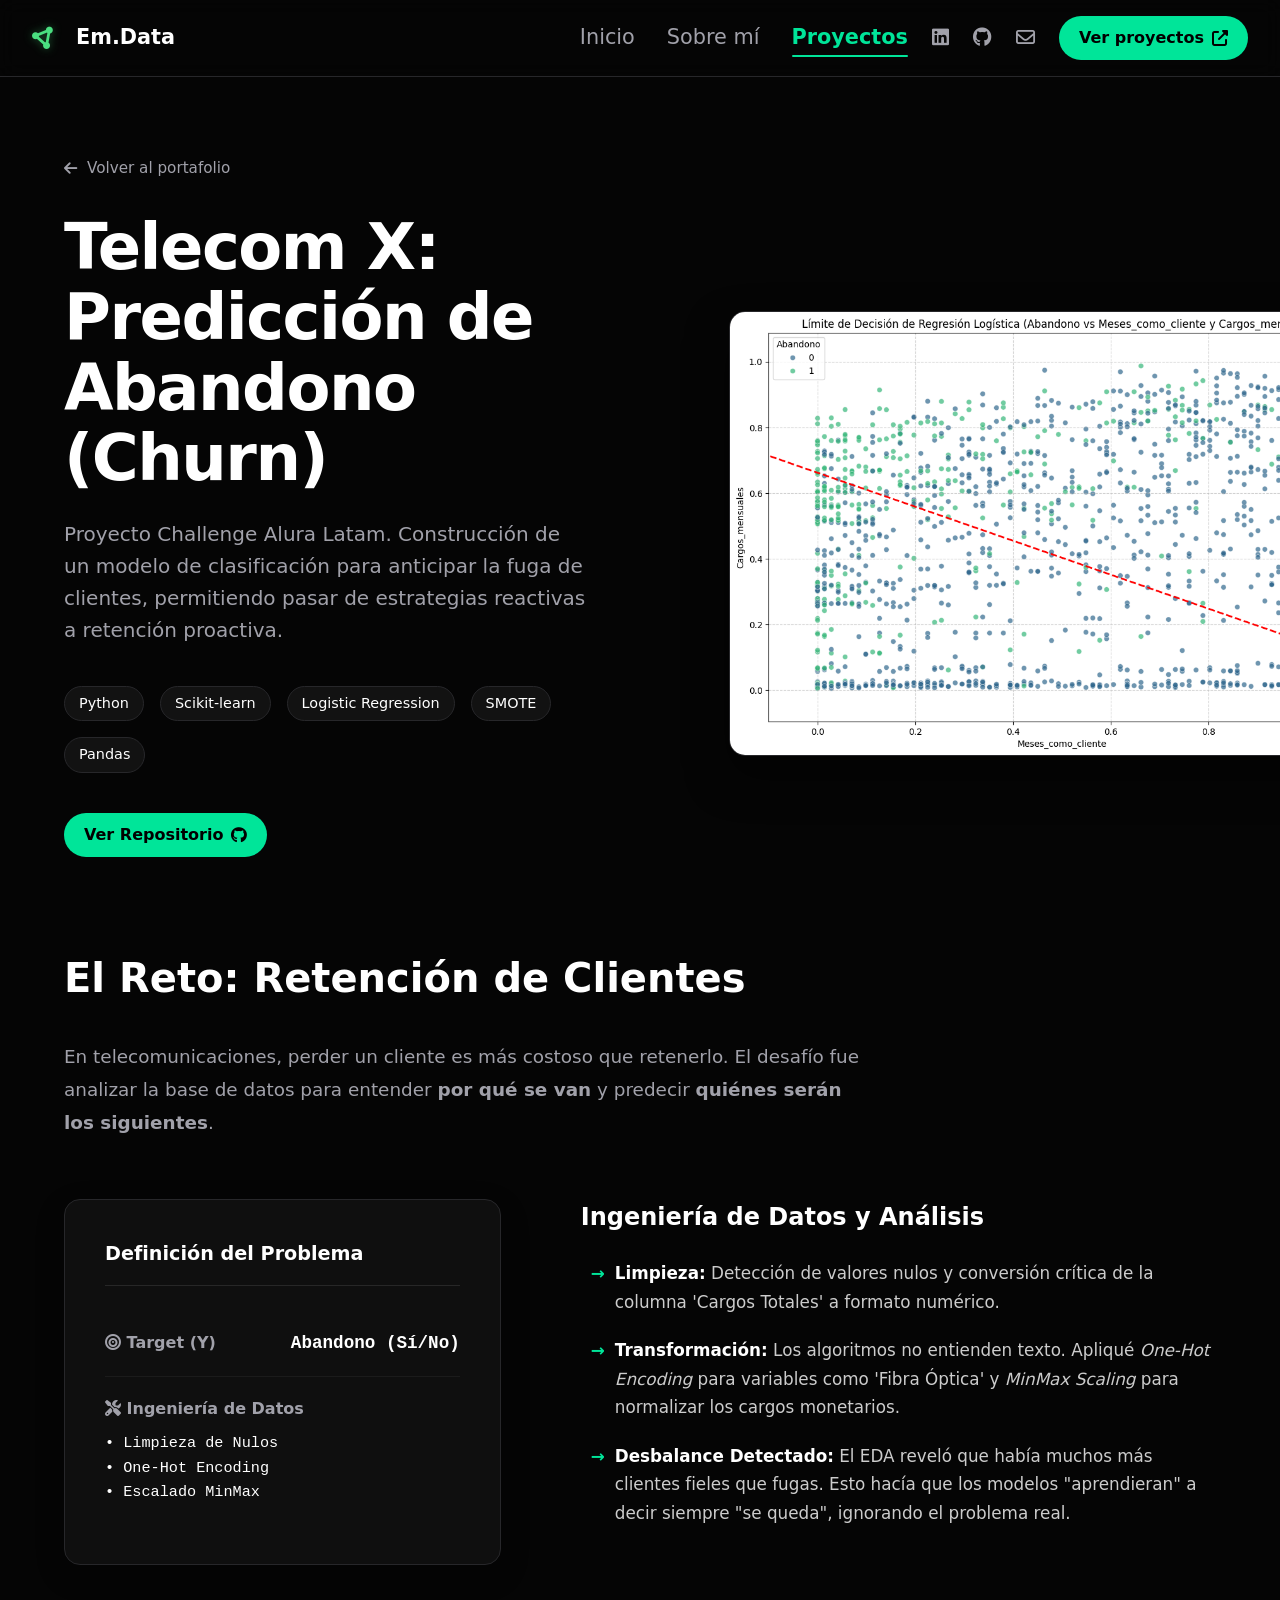
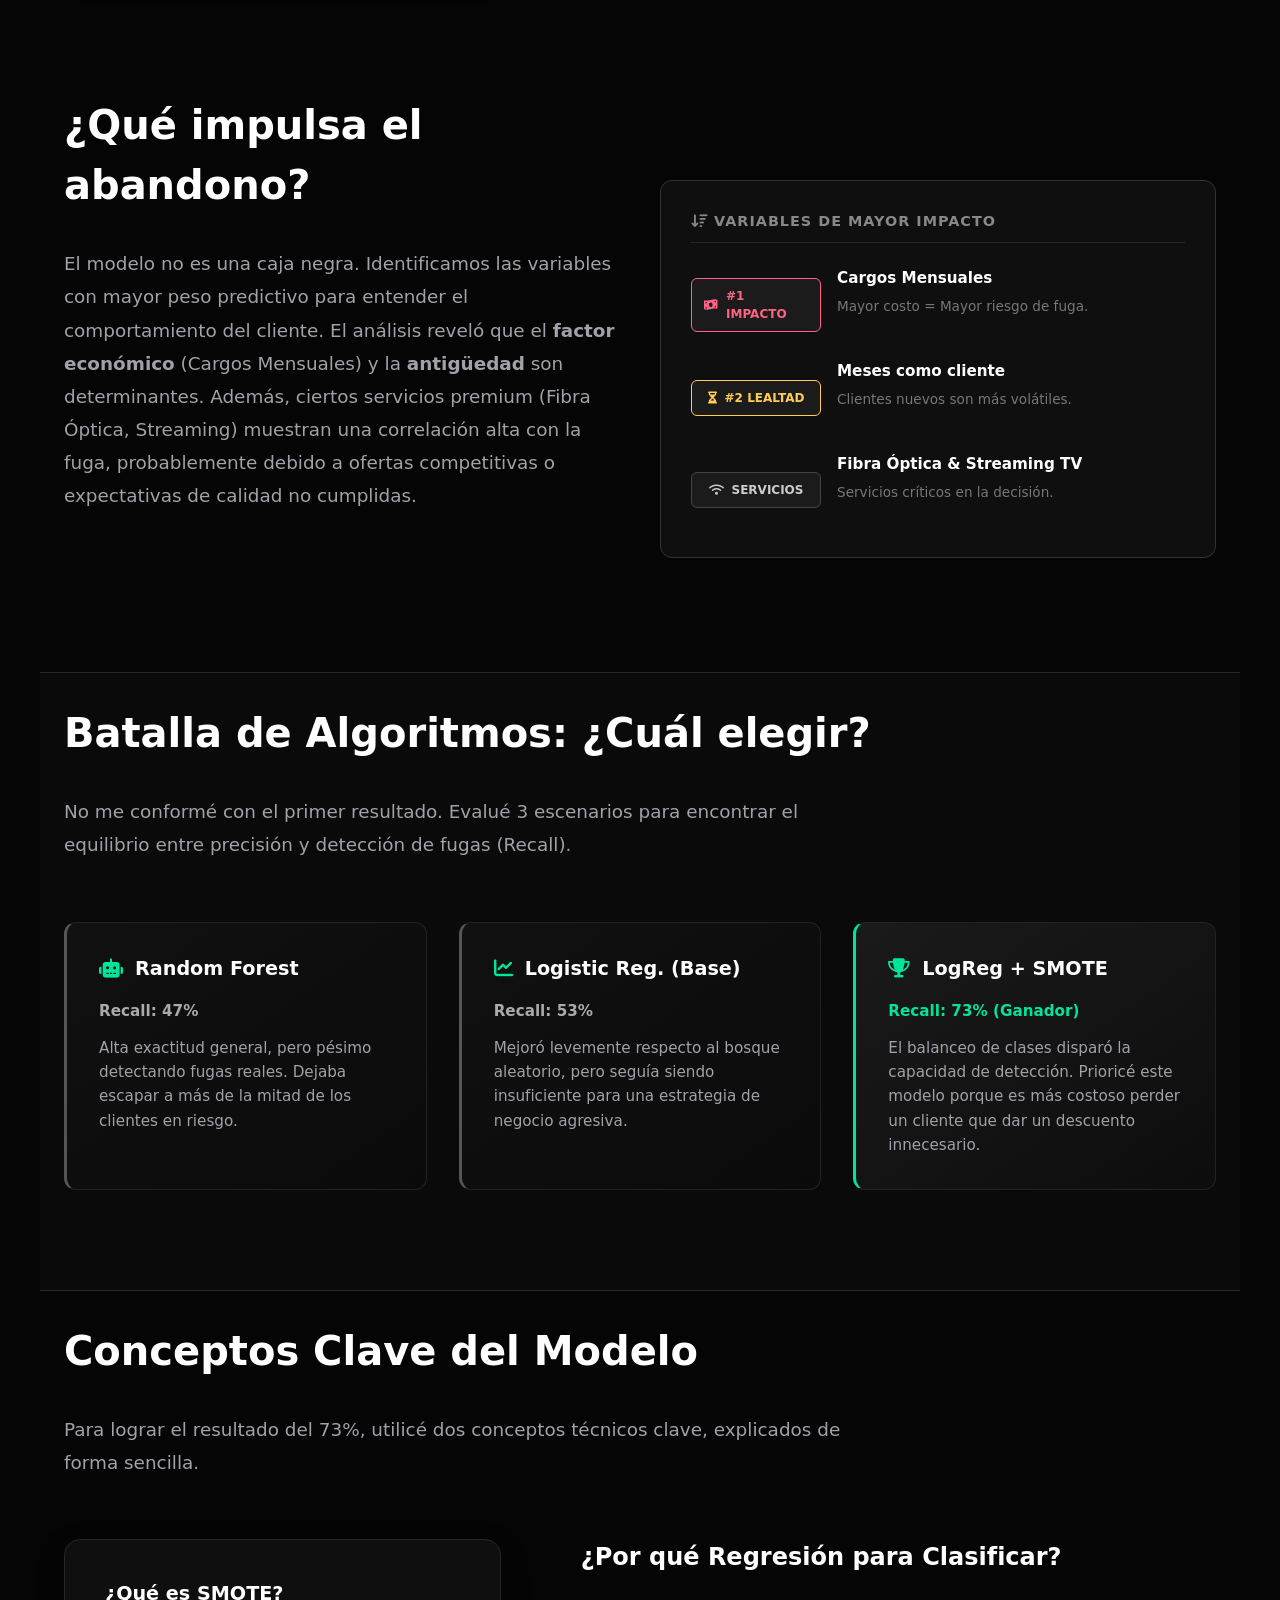
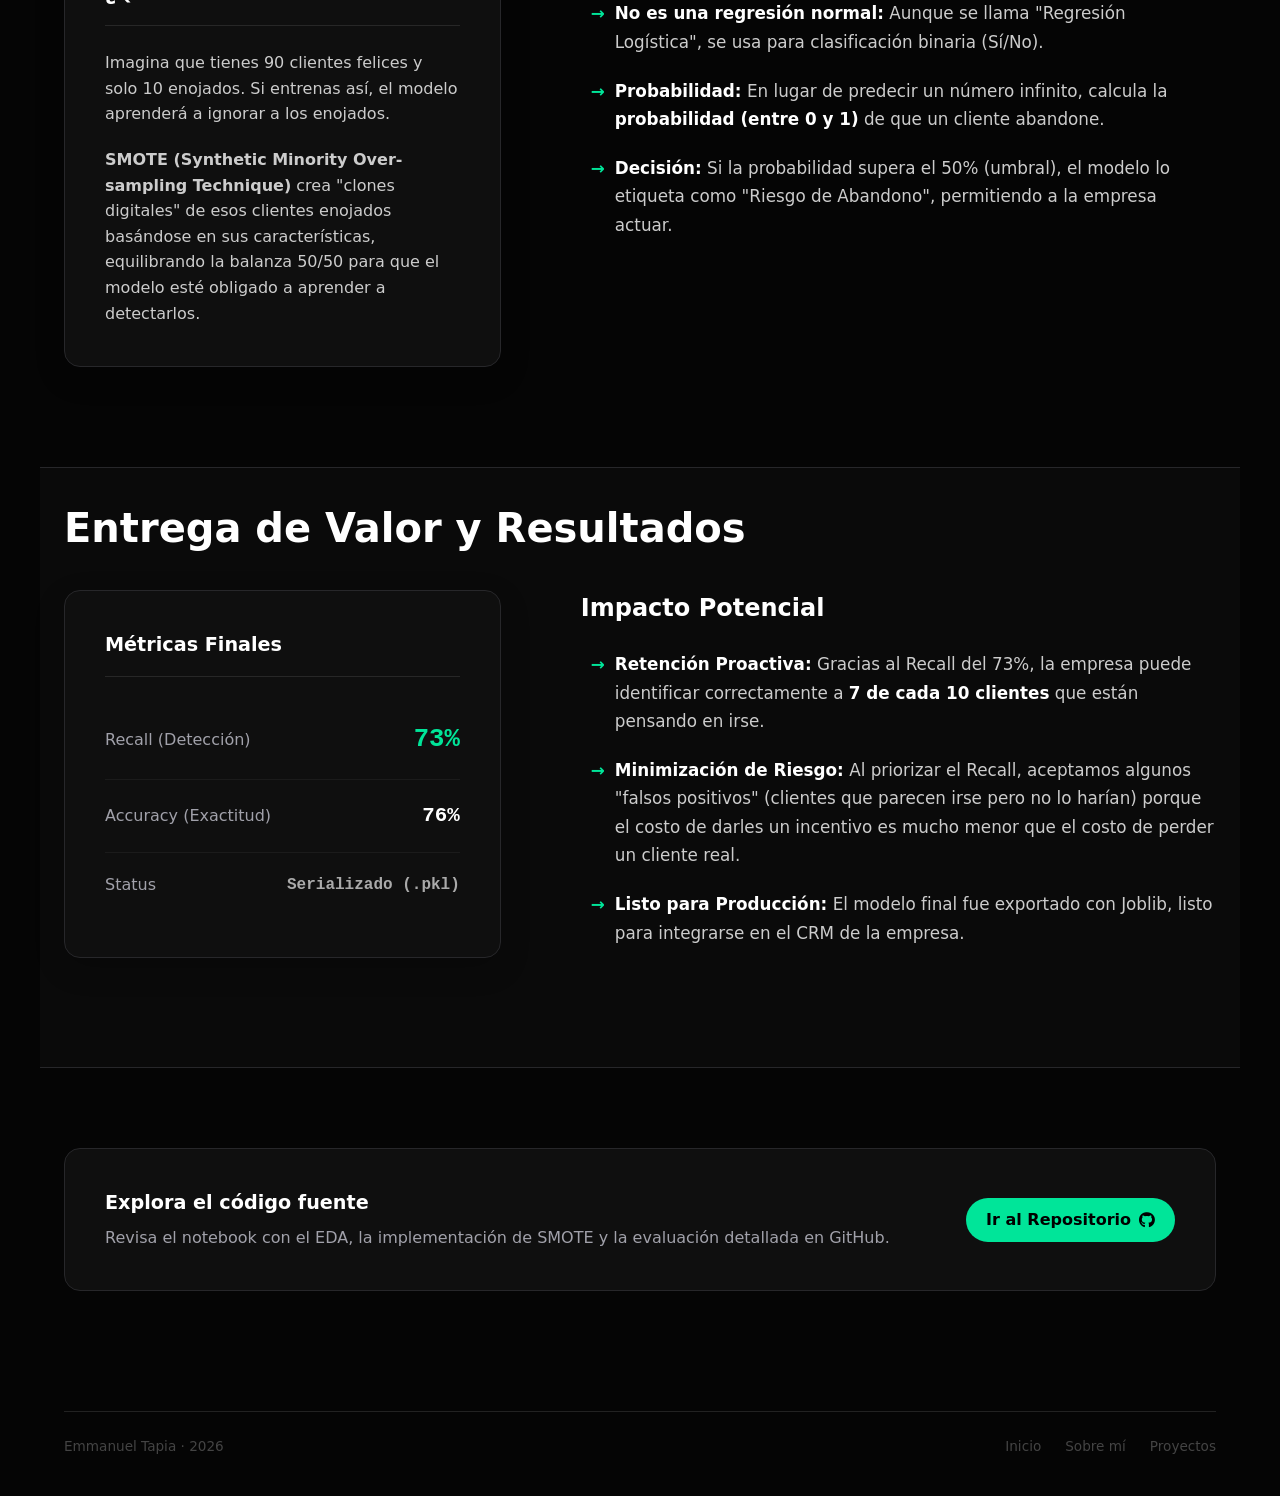
==== Projects/proyecto_clasificacion_chrun.html @ 9a031573 "first commit" ====
<!DOCTYPE html>
<html lang="es">
<head>
    <meta charset="UTF-8">
    <meta name="viewport" content="width=device-width, initial-scale=1.0">
    <title>Telecom X: Predicción de Churn - Emmanuel Tapia</title>
    <link rel="stylesheet" href="/Styles/styles.css">
    <link rel="stylesheet" href="https://cdnjs.cloudflare.com/ajax/libs/font-awesome/6.4.0/css/all.min.css">
</head>
<body>

    <nav class="navbar">
        <div class="logo" style="display: flex; align-items: center;">
            <i class="fas fa-circle-nodes data-navbar-icon"></i>
            
            <span style="font-weight: 700; font-size: 1.3rem; color: #fff;">Em.Data</span>
        </div>

        <div class="nav-actions">
            <ul class="nav-links">
                <li><a href="../index.html#inicio">Inicio</a></li>
                <li><a href="../index.html#sobre-mi">Sobre mí</a></li>
                <li><a href="../index.html#proyectos" class="active">Proyectos</a></li>
            </ul>

            <a href="https://www.linkedin.com/in/emmanuel-mtapia/" target="_blank" class="icon-link">
                <i class="fab fa-linkedin"></i>
            </a>
            <a href="https://github.com/MTEmmanue" target="_blank" class="icon-link">
                <i class="fab fa-github"></i>
            </a>
            <a href="mailto:emmanuel.tp.2024@gmail.com" class="icon-link">
                <i class="far fa-envelope"></i>
            </a>
            <a href="../index.html#proyectos" class="btn-primary">
                Ver proyectos 
                <i class="fas fa-external-link-alt"></i>
            </a>
        </div>
    </nav>


    <section class="project-hero container">
        <div class="project-hero-content">
            <a href="../index.html#proyectos" class="back-link"><i class="fas fa-arrow-left"></i> Volver al portafolio</a>
            
            <h1>Telecom X: Predicción de Abandono (Churn)</h1>
            
            <p class="project-subtitle">
                Proyecto Challenge Alura Latam. Construcción de un modelo de clasificación para anticipar la fuga de clientes, permitiendo pasar de estrategias reactivas a retención proactiva.
            </p>

            <div class="tech-stack">
                <span class="tag">Python</span>
                <span class="tag">Scikit-learn</span>
                <span class="tag">Logistic Regression</span>
                <span class="tag">SMOTE</span>
                <span class="tag">Pandas</span>
            </div>
            
            <div class="hero-buttons" style="margin-top: 40px;">
                <a href="https://github.com/MTEmmanue/Challenge_TelecomX_Predicci-n_Abandono" target="_blank" class="btn-primary">
                    Ver Repositorio <i class="fab fa-github"></i>
                </a>
            </div>
        </div>
        <div class="project-hero-image">
            <img src="/img/predicciones_chrun.png" alt="Análisis de Churn">
        </div>
    </section>

    
    <section class="project-section container">
        <h2>El Reto: Retención de Clientes</h2>
        <p class="section-intro">
            En telecomunicaciones, perder un cliente es más costoso que retenerlo. El desafío fue analizar la base de datos para entender <strong>por qué se van</strong> y predecir <strong>quiénes serán los siguientes</strong>.
        </p>

        <div class="results-grid">
            
            <div class="metrics-card">
                <h3 style="margin-bottom: 24px; color: white;">Definición del Problema</h3>
                
                <div class="metric-row">
                    <span class="metric-name" style="font-weight: 700;">
                        <i class="fas fa-bullseye"></i> Target (Y)
                    </span>
                    <span class="metric-val" style="font-size: 1.1rem;">Abandono (Sí/No)</span>
                </div>
                
                <div class="metric-row" style="align-items: flex-start; flex-direction: column; gap: 10px;">
                    <span class="metric-name" style="font-weight: 700;">
                        <i class="fas fa-tools"></i> Ingeniería de Datos
                    </span>
                    <div style="font-family: monospace; color: white; font-size: 0.95rem; line-height: 1.6;">
                        • Limpieza de Nulos<br>
                        • One-Hot Encoding<br>
                        • Escalado MinMax
                    </div>
                </div>
            </div>

            <div class="findings-content" style="padding-left: 20px;">
                <h3>Ingeniería de Datos y Análisis</h3>
                <ul>
                    <li style="margin-bottom: 20px;">
                        <strong>Limpieza:</strong> Detección de valores nulos y conversión crítica de la columna <code>'Cargos Totales'</code> a formato numérico.
                    </li>
                    <li style="margin-bottom: 20px;">
                        <strong>Transformación:</strong> Los algoritmos no entienden texto. Apliqué <em>One-Hot Encoding</em> para variables como 'Fibra Óptica' y <em>MinMax Scaling</em> para normalizar los cargos monetarios.
                    </li>
                    <li style="margin-bottom: 20px;">
                        <strong>Desbalance Detectado:</strong> El EDA reveló que había muchos más clientes fieles que fugas. Esto hacía que los modelos "aprendieran" a decir siempre "se queda", ignorando el problema real.
                    </li>
                </ul>
            </div>
        </div>
    </section>

    <section class="project-section container">
        <div class="two-column-grid challenge-layout">
            
            <div class="text-content">
                <h2>¿Qué impulsa el abandono?</h2>
                <p class="section-intro">
                    El modelo no es una caja negra. Identificamos las variables con mayor peso predictivo para entender el comportamiento del cliente.
            
                    El análisis reveló que el <strong>factor económico</strong> (Cargos Mensuales) y la <strong>antigüedad</strong> son determinantes. Además, ciertos servicios premium (Fibra Óptica, Streaming) muestran una correlación alta con la fuga, probablemente debido a ofertas competitivas o expectativas de calidad no cumplidas.
                </p>
            </div>

            <div class="box-card variables-card">
                <h4 class="card-title"><i class="fas fa-sort-amount-down"></i> Variables de Mayor Impacto</h4>
                
                <div class="variables-list">
                    
                    <div class="var-row">
                        <div class="badge-container">
                            <span class="var-badge predictor" style="color: #ff6384; border-color: #ff6384;">
                                <i class="fas fa-money-bill-wave"></i> #1 Impacto
                            </span>
                        </div>
                        <p class="var-text">
                            <strong>Cargos Mensuales</strong>
                            <br><span class="unit" style="font-size: 0.85rem;">Mayor costo = Mayor riesgo de fuga.</span>
                        </p>
                    </div>

                    <div class="var-row">
                        <div class="badge-container">
                            <span class="var-badge predictor" style="color: #ffcd56; border-color: #ffcd56;">
                                <i class="fas fa-hourglass-half"></i> #2 Lealtad
                            </span>
                        </div>
                        <p class="var-text">
                            <strong>Meses como cliente</strong>
                            <br><span class="unit" style="font-size: 0.85rem;">Clientes nuevos son más volátiles.</span>
                        </p>
                    </div>

                    <div class="var-row">
                        <div class="badge-container">
                            <span class="var-badge predictor">
                                <i class="fas fa-wifi"></i> Servicios
                            </span>
                        </div>
                        <p class="var-text">
                            <strong>Fibra Óptica & Streaming TV</strong>
                            <br><span class="unit" style="font-size: 0.85rem;">Servicios críticos en la decisión.</span>
                        </p>
                    </div>

                </div>
            </div>

        </div>
    </section>

    <section class="project-section container bg-alt">
        <h2>Batalla de Algoritmos: ¿Cuál elegir?</h2>
        <p class="section-intro">
            No me conformé con el primer resultado. Evalué 3 escenarios para encontrar el equilibrio entre precisión y detección de fugas (Recall).
        </p>

        <div class="business-value-container">
            
            <div class="biz-card" style="border-left: 3px solid #555;">
                <h3><i class="fas fa-robot"></i> Random Forest</h3>
                <p style="margin-bottom: 12px; font-weight: bold; color: #aaa;">Recall: 47%</p>
                <p>Alta exactitud general, pero pésimo detectando fugas reales. Dejaba escapar a más de la mitad de los clientes en riesgo.</p>
            </div>

            <div class="biz-card" style="border-left: 3px solid #555;">
                <h3><i class="fas fa-chart-line"></i> Logistic Reg. (Base)</h3>
                <p style="margin-bottom: 12px; font-weight: bold; color: #aaa;">Recall: 53%</p>
                <p>Mejoró levemente respecto al bosque aleatorio, pero seguía siendo insuficiente para una estrategia de negocio agresiva.</p>
            </div>

            <div class="biz-card" style="border-left: 3px solid var(--accent); background: linear-gradient(145deg, #1a1a1a, #0d0d0d);">
                <h3><i class="fas fa-trophy" style="color: var(--accent);"></i> LogReg + SMOTE</h3>
                <p style="margin-bottom: 12px; font-weight: bold; color: var(--accent);">Recall: 73% (Ganador)</p>
                <p>El balanceo de clases disparó la capacidad de detección. Prioricé este modelo porque es más costoso perder un cliente que dar un descuento innecesario.</p>
            </div>
        </div>
    </section>


    <section class="project-section container">
        <h2>Conceptos Clave del Modelo</h2>
        <p class="section-intro">
            Para lograr el resultado del 73%, utilicé dos conceptos técnicos clave, explicados de forma sencilla.
        </p>
        
        <div class="results-grid">
            <div class="metrics-card">
                <h3 style="margin-bottom: 24px; color: white;">¿Qué es SMOTE?</h3>
                <p style="color: #ccc; line-height: 1.6; margin-bottom: 20px;">
                    Imagina que tienes 90 clientes felices y solo 10 enojados. Si entrenas así, el modelo aprenderá a ignorar a los enojados.
                </p>
                <p style="color: #ccc; line-height: 1.6;">
                    <strong>SMOTE (Synthetic Minority Over-sampling Technique)</strong> crea "clones digitales" de esos clientes enojados basándose en sus características, equilibrando la balanza 50/50 para que el modelo esté obligado a aprender a detectarlos.
                </p>
            </div>

            <div class="findings-content" style="padding-left: 20px;">
                <h3>¿Por qué Regresión para Clasificar?</h3>
                <ul>
                    <li style="margin-bottom: 20px;">
                        <strong>No es una regresión normal:</strong> Aunque se llama "Regresión Logística", se usa para clasificación binaria (Sí/No).
                    </li>
                    <li style="margin-bottom: 20px;">
                        <strong>Probabilidad:</strong> En lugar de predecir un número infinito, calcula la <strong>probabilidad (entre 0 y 1)</strong> de que un cliente abandone.
                    </li>
                    <li style="margin-bottom: 20px;">
                        <strong>Decisión:</strong> Si la probabilidad supera el 50% (umbral), el modelo lo etiqueta como "Riesgo de Abandono", permitiendo a la empresa actuar.
                    </li>
                </ul>
            </div>
        </div>
    </section>


    <section class="project-section container bg-alt">
        <h2>Entrega de Valor y Resultados</h2>
        <div class="results-grid">
            
            <div class="metrics-card">
                <h3 style="margin-bottom: 24px; color: white;">Métricas Finales</h3>
                
                <div class="metric-row">
                    <span class="metric-name">Recall (Detección)</span>
                    <span class="metric-val highlight">73%</span>
                </div>
                
                <div class="metric-row">
                    <span class="metric-name">Accuracy (Exactitud)</span>
                    <span class="metric-val">76%</span>
                </div>
                
                <div class="metric-row">
                    <span class="metric-name">Status</span>
                    <span class="metric-val" style="font-size: 1rem; color: #aaa;">Serializado (.pkl)</span>
                </div>
            </div>

            <div class="findings-content" style="padding-left: 20px;">
                <h3>Impacto Potencial</h3>
                <ul>
                    <li style="margin-bottom: 20px;">
                        <strong>Retención Proactiva:</strong> Gracias al Recall del 73%, la empresa puede identificar correctamente a <strong>7 de cada 10 clientes</strong> que están pensando en irse.
                    </li>
                    <li style="margin-bottom: 20px;">
                        <strong>Minimización de Riesgo:</strong> Al priorizar el Recall, aceptamos algunos "falsos positivos" (clientes que parecen irse pero no lo harían) porque el costo de darles un incentivo es mucho menor que el costo de perder un cliente real.
                    </li>
                    <li style="margin-bottom: 20px;">
                        <strong>Listo para Producción:</strong> El modelo final fue exportado con <code>Joblib</code>, listo para integrarse en el CRM de la empresa.
                    </li>
                </ul>
            </div>
        </div>
    </section>


    <section class="footer-cta container">
        <div class="cta-box">
            <div class="cta-content">
                <h3>Explora el código fuente</h3>
                <p>Revisa el notebook con el EDA, la implementación de SMOTE y la evaluación detallada en GitHub.</p>
            </div>
            <div class="cta-buttons">
                <a href="https://github.com/MTEmmanue/Challenge_TelecomX_Predicci-n_Abandono" target="_blank" class="btn-primary">Ir al Repositorio <i class="fab fa-github"></i></a>
            </div>
        </div>
        <div class="footer-bottom">
            <span>Emmanuel Tapia · 2026</span>
            <div class="footer-nav">
                <a href="../index.html#inicio">Inicio</a>
                <a href="../index.html#sobre-mi">Sobre mí</a>
                <a href="../index.html#proyectos">Proyectos</a>
            </div>
        </div>
    </section>

</body>
</html>
---- Styles/styles.css ----
/* --- Variables & Reset --- */
:root {
    --bg-dark: #050505;
    --bg-card: #0F0F0F;
    --bg-card-hover: #141414;
    --text-white: #ffffff;
    --text-gray: #a1a1aa;
    --accent: #00E599; /* Verde Neón */
    --accent-hover: #00c282;
    --border-color: #27272a;
    --font-main: 'Inter', system-ui, -apple-system, sans-serif;
    --radius-lg: 16px;
    --radius-md: 12px;
    --radius-sm: 8px;
}

* {
    margin: 0;
    padding: 0;
    box-sizing: border-box;
    font-family: var(--font-main);
}

body {
    background-color: var(--bg-dark);
    color: var(--text-white);
    line-height: 1.5;
}

a { text-decoration: none; color: inherit; transition: 0.2s; }
ul { list-style: none; }

.container {
    max-width: 1200px;
    margin: 0 auto;
    padding: 0 24px;
}

/* --- ESTILOS NUEVOS PARA EL LOGO --- */

.brand-name {
    font-weight: 700;
    font-size: 1.3rem; /* Ajusta según necesites */
    color: #ffffff;
    letter-spacing: -0.5px;
}

.brand-extension {
    /* Esto es la clave: fuente de código y color de acento */
    font-family: 'Fira Code', 'Roboto Mono', monospace; /* Usa tu fuente mono preferida */
    color: var(--accent-color, #4ade80); /* Tu color verde */
    font-weight: 400; /* Un poco más ligero que el nombre */
}

.tech-icon {
    font-family: 'Fira Code', 'Roboto Mono', monospace; /* Fuente de código */
    color: var(--accent-color, #4ade80); /* Tu color verde */
    font-weight: 800;
    font-size: 1.4rem;
    margin-right: 8px; /* Espacio entre el icono y el nombre */
    letter-spacing: -2px; /* Junta un poco el > y el _ */
}

/* --- ESTILO PARA EL NUEVO ICONO DE DATA EN NAVBAR --- */
.data-navbar-icon {
    color: var(--accent-color, #4ade80); /* Tu color verde exacto */
    font-size: 1.4rem; /* Un poco más grande para que destaque */
    margin-right: 12px; /* Espacio entre el icono y "Em.Data" */
    
    /* Un brillo sutil para que se vea "tecnológico" */
    filter: drop-shadow(0 0 5px rgba(74, 222, 128, 0.4));
    
    /* Alineación fina */
    display: flex;
    align-items: center;
}

/* Asegúrate de tener los estilos del nombre también */
.brand-name { font-weight: 700; font-size: 1.3rem; color: #fff; }
.brand-extension { font-family: monospace; color: var(--accent-color, #4ade80); font-weight: 400; }

/* Opcional: Un pequeño efecto terminal al icono cuadrado existente */
.logo-icon {
    /* Si quieres que se vea más "tech", añade un borde sutil brillante */
    box-shadow: 0 0 10px rgba(74, 222, 128, 0.2); /* Resplandor verde suave */
    border: 1px solid rgba(74, 222, 128, 0.3);
}

/* --- Botones --- */
.btn-primary {
    background-color: var(--accent);
    color: #000;
    font-weight: 600;
    padding: 10px 20px;
    border-radius: 99px;
    display: inline-flex;
    align-items: center;
    gap: 8px;
    transition: all 0.3s ease;
}
.btn-primary:hover {
    background-color: var(--accent-hover);
    transform: translateY(-5px);
}

.btn-secondary {
    background-color: transparent;
    color: var(--text-white);
    font-weight: 500;
    padding: 10px 20px;
    border-radius: 99px;
    border: 1px solid var(--border-color);
}
.btn-secondary:hover { background-color: var(--border-color); }

.btn-outline {
    background-color: transparent;
    border: 1px solid var(--border-color);
    color: var(--text-white);
    padding: 10px 20px;
    border-radius: 99px;
    display: inline-flex;
    align-items: center;
    gap: 8px;
    transition: all 0.3s ease;
    font-weight: 600;
}
.btn-outline:hover {
    transform: translateY(-5px);
    background-color: var(--accent);
    color: #000;
    border-color: var(--accent);
}

/* --- Navbar --- */
.navbar {
    display: flex;
    justify-content: space-between;
    align-items: center;
    padding: 20px 40px;
    background-color: rgba(5,5,5,0.8);
    backdrop-filter: blur(10px);
    position: sticky;
    top: 0;
    z-index: 100;
    border-bottom: 1px solid var(--border-color);
}

.logo {
    font-weight: 700;
    font-size: 1.1rem;
    display: flex;
    align-items: center;
    gap: 10px;
}

.logo-icon {
    background: #1a1a1a;
    color: var(--accent);
    padding: 4px 8px;
    border-radius: 6px;
    font-size: 0.9rem;
}

.navbar {
  display: flex;
  justify-content: space-between;
  align-items: center;
  padding: 16px 32px;
}

.nav-actions {
  display: flex;
  align-items: center;
  gap: 24px;
}

.nav-links {
  display: flex;
  gap: 32px;
  list-style: none;
  margin: 0;
  padding: 0;
}

.nav-links a {
  color: var(--text-gray);
  font-size: 1.3rem;
  text-decoration: none;
  position: relative;
  transition: color 0.3s ease;
}

.nav-links a:hover {
  color: var(--text-white);
}

.nav-links a.active {
  color: var(--accent);
  font-weight: 600;
}

.nav-links a.active::after {
  content: '';
  position: absolute;
  bottom: -8px;
  left: 0;
  width: 100%;
  height: 2px;
  background-color: var(--accent);
  border-radius: 2px;
  animation: slideIn 0.3s ease-out;
}

@keyframes slideIn {
  from {
    width: 0;
    left: 50%;
  }
  to {
    width: 100%;
    left: 0;
  }
}

.icon-link {
  font-size: 1.2rem;
  color: var(--text-gray);
}

.icon-link:hover {
  color: var(--text-white);
}


/* --- Hero Section --- */
.hero-section {
    display: grid;
    grid-template-columns: 1.5fr 1fr;
    gap: 60px;
    padding-top: 80px;
    padding-bottom: 80px;
    align-items: start;
}

.location-badge {
    display: inline-flex;
    align-items: center;
    gap: 8px;
    
    
    padding: 6px 12px;
    border-radius: 99px;
    font-size: 1.5rem;
    color: #ffffff;
    margin-bottom: 2px;
}

.typing-text {
    color: #f8f8f8;
    font-weight: 600;
    position: relative;
}

.typing-text::after {
    content: "|";
    position: absolute;
    right: -8px;
    animation: blink 0.7s infinite;
}


@keyframes blink {
    0%, 100% { opacity: 1; }
    50% { opacity: 0; }
}

.hero-content h1 {
    font-size: 4rem;
    font-weight: 700;
    color: var(--accent);
    margin-bottom: 16px;
    line-height: 1.1;
}

.hero-subtitle {
    font-size: 1.25rem;
    color: var(--text-gray);
    margin-bottom: 32px;
    max-width: 600px;
    
}
/* 1. Aseguramos que el contenedor H2 tenga estilos definidos */
.hero-content h2 {
    font-size: 2rem; /* Ajusta este tamaño al que prefieras */
    min-height: 1.2em; /* Reserva el espacio vertical de al menos una línea */
    margin-bottom: 20px; /* Separa el subtítulo para que no brinque */
    line-height: 1.2; /* Define una altura de línea fija */
}

/* 2. TRUCO DE MAGIA: Agregamos un carácter invisible al span */
/* Esto obliga al navegador a mantener la altura de la línea 
   incluso cuando el JavaScript borra todo el texto */
.typing-text::before {
    content: "\200b"; /* Carácter de "espacio de ancho cero" */
}

.tech-stack {
    display: flex;
    flex-wrap: wrap;
    gap: 10px;
    margin-bottom: 40px;
}

.tag {
    background: #121212;
    border: 1px solid var(--border-color);
    padding: 6px 14px;
    border-radius: 99px;
    font-size: 0.9rem;
    color: var(--text-white);
    font-weight: 500;
}

.hero-buttons {
    display: flex;
    gap: 16px;
    margin-bottom: 60px;
}

.metrics-grid {
    display: grid;
    grid-template-columns: repeat(3, 1fr);
    gap: 16px;
    margin-bottom: 16px;
}

.metric-card {
    background: var(--bg-card);
    border: 1px solid var(--border-color);
    border-radius: var(--radius-md);
    padding: 16px;
}

.metric-label { display: block; font-size: 0.85rem; color: var(--text-gray); margin-bottom: 4px; }
.metric-value { font-size: 1rem; font-weight: 600; color: var(--text-white); }

.advice-text { font-size: 0.85rem; color: #555; }

/* --- Estilos para Badges de Tecnología (Stack) --- */

.tech-stack {
    display: flex;
    flex-wrap: wrap; /* Permite que bajen si no caben en pantallas chicas */
    gap: 16px; /* Espacio entre cada tarjeta */
    margin-bottom: 40px;
    align-items: center;
}

.tech-badge {
    display: flex;
    align-items: center;
    gap: 12px; /* Espacio entre el icono y el texto */
    
    /* Estilo de la tarjeta */
    background-color: rgba(255, 255, 255, 0.03); /* Fondo oscuro sutil */
    border: 1px solid #333; /* Borde gris oscuro elegante */
    border-radius: 12px; /* Bordes redondeados (estilo moderno) */
    padding: 10px 20px; /* Relleno interno */
    
    /* Texto */
    color: var(--text-white);
    font-size: 0.95rem;
    font-weight: 500;
    
    /* Animación */
    transition: all 0.3s ease;
    cursor: default;
}

/* Tamaño de los iconos SVG */
.tech-badge img {
    height: 24px; /* Ajusta este tamaño según tus iconos */
    width: auto;
    display: block;
}

/* Efecto Hover (Al pasar el mouse) */
.tech-badge:hover {
    border-color: var(--accent); /* Borde Verde Neón */
    background-color: rgba(0, 229, 153, 0.05); /* Fondo verde muy sutil */
    transform: translateY(-3px); /* Pequeña elevación */
    box-shadow: 0 5px 15px rgba(0, 229, 153, 0.1); /* Sombra suave verde */
}

/* --- Profile Card (Right Side) --- */
.profile-card {
    background: var(--bg-card);
    border: 1px solid var(--border-color);
    border-radius: 24px;
    padding: 24px;
}

.profile-header {
    display: flex;
    justify-content: space-between;
    align-items: center;
    margin-bottom: 32px;
}

.avatar-container { display: flex; gap: 16px; align-items: center; }
.avatar { width: 90px; height: 90px; border-radius: 50%; object-fit: cover; }
.profile-info h3 { font-size: 1.1rem; }
.profile-info p { color: var(--text-gray); font-size: 0.9rem; }
.profile-icons { display: flex; gap: 12px; font-size: 1.2rem; color: var(--text-white); }

.card-section {
    background: #151515;
    border: 1px solid var(--border-color);
    border-radius: var(--radius-md);
    padding: 16px;
    margin-bottom: 16px;
}

.card-section h4 {
    color: var(--text-gray);
    font-size: 0.85rem;
    margin-bottom: 8px;
    display: flex;
    align-items: center;
    gap: 8px;
}
.card-section h4 i { color: var(--accent); }
.sub-text { font-size: 0.8rem; color: #666; margin-top: 4px; }

.mini-metrics { display: flex; gap: 16px; }
.mini-metric { display: flex; flex-direction: column; }
.mini-metric span { font-size: 0.75rem; color: var(--text-gray); }

/* --- Estilos para la foto en la sección "Sobre mí" --- */

/* Convertimos la tarjeta de contenido en una rejilla interna */
.about-photo-layout {
    display: grid;
    /* Define el ancho fijo para la columna de la foto (240px) y el resto para el texto */
    grid-template-columns: 240px 1fr;
    gap: 32px; /* Espacio entre la foto y el texto */
    align-items: start;
}

/* Contenedor rectangular vertical para la foto */
.about-portrait-container {
    width: 100%;
    /* Altura fija para forzar el formato vertical rectangular */
    height: 380px; 
    border-radius: var(--radius-md); /* Bordes redondeados consistentes */
    overflow: hidden; /* Asegura que la imagen respete los bordes */
    border: 1px solid var(--border-color);
    background-color: rgba(255,255,255,0.02); /* Fondo sutil por si la imagen tarda en cargar */
    box-shadow: 0 10px 20px rgba(0,0,0,0.2); /* Sombra suave */
}

/* Estilo de la imagen misma */
.about-portrait-img {
    width: 100%;
    height: 100%;
    /* 'cover' es CLAVE: llena el rectángulo sin estirar la imagen, recortando lo necesario */
    object-fit: cover; 
    /* Enfoca la parte superior central (ideal para retratos) */
    object-position: center top;
}

/* Ajuste para la envoltura del texto */
.about-text-wrapper p {
    /* Aseguramos que el margen inferior de los párrafos se mantenga */
    margin-bottom: 24px;
}

/* --- Responsive: Adaptación para móviles y tablets pequeñas --- */
@media (max-width: 900px) {
    /* En pantallas más chicas, cambiamos a una sola columna */
    .about-photo-layout {
        grid-template-columns: 1fr; /* Pila vertical */
        gap: 24px;
    }

    /* Ajustamos el tamaño de la foto en móvil para que no sea enorme */
    .about-portrait-container {
        height: 320px; /* Un poco menos alta */
        max-width: 280px; /* Limitamos el ancho */
        margin: 0 auto; /* Centramos la imagen horizontalmente */
    }
}

/* --- General Section Styles --- */
.section-label {
    display: inline-flex;
    align-items: center;
    gap: 8px;
    background: #111;
    border: 1px solid var(--border-color);
    padding: 6px 12px;
    border-radius: 99px;
    font-size: 0.8rem;
    color: var(--accent);
    margin-bottom: 16px;
}

section h2 { font-size: 2rem; margin-bottom: 8px; }
.section-desc { color: var(--text-gray); margin-bottom: 40px; max-width: 600px; }

/* --- About Section --- */
.about-section, .experience-section { padding: 60px 24px; }
.about-grid, .experience-grid {
    display: grid;
    grid-template-columns: 2fr 1fr;
    gap: 24px;
    
}

.box-card {
    background: var(--bg-card);
    border: 1px solid var(--border-color);
    border-radius: var(--radius-lg);
    padding: 32px;
}
.box-card p { color: var(--text-gray); margin-bottom: 24px; }

.about-subgrid {
    display: grid;
    grid-template-columns: 1fr 1fr;
    gap: 24px;
    margin-top: 32px;
    border-top: 1px solid var(--border-color);
    padding-top: 24px;
}
.sub-box h4 { color: var(--text-white); margin-bottom: 8px; font-size: 0.95rem; }

.sidebar-box {
    background: var(--bg-card);
    border: 1px solid var(--border-color);
    border-radius: var(--radius-lg);
    padding: 24px;
    margin-bottom: 24px;
}
.sidebar-box h4 { margin-bottom: 16px; color: var(--text-gray); font-size: 0.9rem; }

.stack-tags { display: flex; flex-wrap: wrap; gap: 8px; }
.stack-tags span {
    background: #1a1a1a; border: 1px solid var(--border-color);
    padding: 4px 10px; border-radius: 6px; font-size: 0.85rem;
}

/* --- NUEVOS ESTILOS PARA LINKS TIPO "PILL" (Referencia Imagen 7) --- */

/* Contenedor principal de los links */
.links-box {
    display: flex;
    flex-direction: column;
    gap: 16px; /* Mayor separación entre los botones */
}

/* Estilo del botón "Píldora" */
.link-pill {
    display: flex;
    justify-content: space-between;
    align-items: center;
    padding: 16px 24px; /* Padding más amplio para la forma de píldora */
    background-color: transparent; /* Fondo transparente */
    border: 1px solid #333; /* Borde sutil gris oscuro */
    border-radius: 99px; /* Bordes completamente redondeados */
    font-size: 1rem;
    color: var(--text-white);
    text-decoration: none;
    transition: all 0.3s ease;
}

/* Efecto Hover en la píldora completa */
.link-pill:hover {
    border-color: var(--accent); /* El borde se vuelve del color de acento */
    transform: translateY(-2px); /* Pequeña elevación */
    background-color: rgba(0, 229, 153, 0.05); /* (Opcional) Fondo verde muy sutil */
}

/* Contenedor izquierdo (Icono + Texto) */
.link-content-left {
    display: flex;
    align-items: center;
    gap: 14px;
    font-weight: 500;
}

/* Estilo de los iconos de marca (LinkedIn/GitHub) */
.link-icon-brand {
    font-size: 1.3rem;
    color: var(--accent); /* Color verde neón para los iconos */
}

/* Estilo de la flecha a la derecha */
.link-arrow {
    font-size: 0.9rem;
    color: #555; /* Color gris apagado por defecto */
    /* Rotamos la flecha 45 grados negativos para que apunte arriba-derecha */
    transform: rotate(-45deg); 
    transition: all 0.3s ease;
}

/* Efecto Hover específico en la flecha cuando pasas el mouse sobre el botón */
.link-pill:hover .link-arrow {
    color: var(--text-white); /* La flecha se ilumina a blanco */
    /* Pequeño movimiento hacia la esquina */
    transform: rotate(-45deg) translate(2px, -2px);
}

/* --- Projects Section --- */
.projects-section { padding: 60px 24px; }
.projects-grid {
    display: grid;
    grid-template-columns: repeat(auto-fit, minmax(350px, 1fr));
    gap: 24px;
}

.project-card {
    background: var(--bg-card);
    border: 1px solid var(--border-color);
    border-radius: var(--radius-lg);
    padding: 24px;
    display: flex;
    flex-direction: column;
    justify-content: space-between;
    transition: transform 0.2s;
}
.project-card:hover { transform: translateY(-5px); border-color: #444; }

.project-header { display: flex; justify-content: space-between; margin-bottom: 16px; }
.project-header h3 { font-size: 1.1rem; }
.project-header i { color: var(--text-gray); }

.project-card p { color: var(--text-gray); font-size: 0.9rem; margin-bottom: 24px; flex-grow: 1; }

.project-tags { display: flex; gap: 8px; margin-bottom: 24px; flex-wrap: wrap; }
.project-tags span {
    font-size: 0.75rem; background: #1a1a1a; padding: 4px 8px; border-radius: 4px; border: 1px solid #333;
}

.project-link {
    color: var(--accent); font-size: 0.9rem; font-weight: 600;
    display: inline-flex; align-items: center; gap: 6px;
}

/* --- Experience Section --- */
.exp-header {
    display: flex; justify-content: space-between; align-items: center; margin-bottom: 16px;
}
.pill {
    font-size: 0.8rem; background: #222; padding: 4px 10px; border-radius: 99px; color: var(--text-gray);
}
.exp-list { margin-left: 18px; color: var(--text-gray); margin-bottom: 32px; }
.exp-list li { margin-bottom: 8px; }

.exp-metrics { display: flex; gap: 16px; }
.exp-metric-box {
    border: 1px solid var(--border-color); padding: 12px 20px; border-radius: 12px; min-width: 120px;
}
.exp-metric-box span { display: block; font-size: 0.75rem; color: var(--text-gray); margin-bottom: 4px; }

.specs-list li {
    display: flex; gap: 10px; align-items: center; margin-bottom: 12px; font-size: 0.9rem;
}
.specs-list i { color: var(--accent); }

/* --- Footer CTA --- */
.footer-cta { margin-top: 80px; margin-bottom: 40px; }
.cta-box {
    background: var(--bg-card);
    border: 1px solid var(--border-color);
    border-radius: var(--radius-lg);
    padding: 40px;
    display: flex;
    justify-content: space-between;
    align-items: center;
    margin-bottom: 40px;
}
.cta-content h3 { font-size: 1.2rem; margin-bottom: 8px; }
.cta-content p { color: var(--text-gray); }

.cta-buttons { display: flex; gap: 16px; }

.footer-bottom {
    display: flex; justify-content: space-between; color: #444; font-size: 0.85rem; border-top: 1px solid #222; padding-top: 24px;
}
.footer-nav { display: flex; gap: 24px; }
.footer-nav a:hover { color: var(--text-white); }

/* Mobile Responsive */
@media (max-width: 768px) {
    .hero-section, .about-grid, .experience-grid { grid-template-columns: 1fr; }
    .navbar { padding: 20px; }
    .nav-links { display: none; } /* Ocultar menú en móvil para simplificar demo */
    .hero-content h1 { font-size: 2.5rem; }
    .cta-box { flex-direction: column; text-align: left; gap: 24px; align-items: flex-start; }
}


/* ==========================================================================
   ESTILOS COMPLETOS PARA PÁGINAS DE PROYECTO (proyecto-regresion.html)
   ========================================================================== */

/* --- Configuración General de Secciones del Proyecto --- */
.project-section {
    padding: 100px 24px; /* Mucho espacio arriba y abajo (aire) */
    position: relative;
}

/* Fondo alternativo para separar visualmente secciones */
.bg-alt {
    background-color: #0A0A0A; /* Ligeramente más claro que el fondo negro */
    border-top: 1px solid var(--border-color);
    border-bottom: 1px solid var(--border-color);
}

.section-intro {
    font-size: 1.15rem;
    color: var(--text-gray);
    margin-bottom: 60px; /* Separación grande entre la intro y el contenido */
    max-width: 800px;
    line-height: 1.8;
}

.section-resutados {
    font-size: 1.15rem;
    color: var(--text-gray);
    padding-top: 50px;
    max-width: 800px;
    line-height: 1.8;
}

/* Títulos de sección */
.project-section h2 {
    font-size: 2.5rem;
    margin-top: -70px;
    margin-bottom: 32px;
    color: var(--text-white);
}

/* --- Hero Section (Encabezado del Proyecto) --- */
.project-hero {
    display: grid;
    grid-template-columns: 1.2fr 1fr; /* Columna texto más ancha */
    gap: 80px; /* Separación entre texto e imagen */
    padding-top: 80px;
    padding-bottom: 1px;
    align-items: center;
}

/* Botón "Volver" */
.back-link {
    display: inline-flex;
    align-items: center;
    gap: 10px;
    color: var(--text-gray);
    font-size: 0.95rem;
    margin-bottom: 32px;
    font-weight: 500;
    transition: color 0.3s;
}
.back-link:hover { color: var(--accent); }

/* TÍTULO GRANDE e Impactante */
.project-hero h1 {
    font-size: 4rem; /* Tamaño muy grande */
    font-weight: 800;
    line-height: 1.1;
    color: var(--text-white);
    margin-bottom: 24px;
    letter-spacing: -1.5px;
}

.project-subtitle {
    font-size: 1.25rem;
    color: var(--text-gray);
    margin-bottom: 40px;
    line-height: 1.6;
    max-width: 90%;
}

.project-hero-image img {
    width: 130%;
    height: auto;
    border-radius: var(--radius-lg);
    border: 1px solid var(--border-color);
    box-shadow: 0 20px 40px rgba(0,0,0,0.5); /* Sombra elegante */
}

/* --- Grids Generales (Dos Columnas) --- */
.results-grid {
    display: grid;
    grid-template-columns: 1fr 1.5fr; /* Métricas izquierda, Texto derecha */
    gap: 60px; /* Separación generosa */
    align-items: flex-start;
}

/* Texto explicativo al lado de las métricas */
.findings-content h3 {
    font-size: 1.5rem;
    margin-bottom: 24px;
    color: var(--text-white);
}

.findings-content ul {
    list-style: none;
    padding-left: 10px;
}

.findings-content li {
    margin-bottom: 24px; /* Separación entre bullets */
    color: #ccc;
    font-size: 1.05rem;
    line-height: 1.7;
    position: relative;
    padding-left: 24px;
}

.findings-content li::before {
    content: '→'; 
    color: var(--accent); 
    font-weight: bold;
    position: absolute; 
    left: 0; top: 0;
}

.findings-content li strong {
    color: var(--text-white);
    font-weight: 600;
}

/* --- TARJETA DE MÉTRICAS (Ajustada y Limpia) --- */
.metrics-card {
    background: var(--bg-card);
    border: 1px solid var(--border-color);
    border-radius: var(--radius-lg);
    padding: 40px; /* Relleno interno amplio */
    display: flex;
    flex-direction: column;
    box-shadow: 0 10px 30px rgba(0,0,0,0.2);
}

.metrics-card h3 {
    font-size: 1.2rem;
    margin-bottom: 24px;
    color: var(--text-white);
    border-bottom: 1px solid rgba(255,255,255,0.1);
    padding-bottom: 16px;
}

.metric-row {
    display: flex;
    justify-content: space-between;
    align-items: center;
    padding: 20px 0; /* Espacio vertical entre filas */
    border-bottom: 1px solid rgba(255,255,255,0.05); /* Línea divisoria muy sutil */
}
.metric-row:last-of-type { border-bottom: none; }

.metric-name {
    color: var(--text-gray);
    font-size: 1rem;
    font-weight: 500;
}

.metric-val {
    font-size: 1.3rem;
    font-weight: 700;
    color: var(--text-white);
    font-family: monospace; /* Fuente tipo código para números */
}

/* Clase para resaltar el R2 en verde */
.metric-val.highlight {
    color: var(--accent); /* Verde Neón */
    font-size: 1.6rem; /* Más grande que el resto */
}

.metric-footer {
    margin-top: 32px;
    font-size: 0.85rem;
    color: #555;
    text-align: center;
    font-style: italic;
}

/* --- NUEVA SECCIÓN: Valor de Negocio (Cards) --- */
.business-value-container {
    display: grid;
    grid-template-columns: repeat(auto-fit, minmax(300px, 1fr));
    gap: 32px;
    margin-top: 40px;
}

.biz-card {
    background: linear-gradient(145deg, #111, #0a0a0a); /* Degradado sutil */
    border: 1px solid #222;
    border-left: 3px solid var(--accent); /* Borde verde a la izquierda */
    border-radius: 12px;
    padding: 32px;
    transition: transform 0.3s ease;
}

.biz-card:hover {
    transform: translateY(-5px); /* Pequeña animación al pasar mouse */
    border-color: #333;
}

.biz-card h3 {
    font-size: 1.2rem;
    color: var(--text-white);
    margin-bottom: 16px;
    display: flex;
    align-items: center;
    gap: 12px;
}
.biz-card h3 i { color: var(--accent); }

.biz-card p {
    font-size: 0.95rem;
    color: var(--text-gray);
    line-height: 1.6;
    margin: 0;
}

/* --- Grid de Estructura de Carpetas (src, data, models) --- */
.structure-grid {
    display: grid;
    grid-template-columns: repeat(auto-fit, minmax(240px, 1fr));
    gap: 24px;
}

.struct-item {
    background: var(--bg-card);
    border: 1px solid var(--border-color);
    border-radius: var(--radius-md);
    padding: 24px;
    display: flex;
    align-items: flex-start;
    gap: 16px;
    transition: transform 0.2s, border-color 0.2s;
}

.struct-item:hover {
    transform: translateY(-5px);
    border-color: #444;
}

.struct-item i {
    font-size: 1.5rem;
    color: var(--accent); /* Icono carpeta verde */
    margin-top: 4px;
}

.struct-item h4 {
    color: var(--text-white);
    margin-bottom: 8px;
    font-family: monospace;
    font-size: 1.1rem;
}

.struct-item p {
    font-size: 0.9rem;
    color: var(--text-gray);
    line-height: 1.5;
    margin: 0;
}

/* --- Responsive (Móvil) --- */
@media (max-width: 900px) {
    .project-hero {
        grid-template-columns: 1fr; /* Una columna en móvil */
        text-align: left;
        gap: 40px;
        padding-top: 40px;
    }
    
    .project-hero h1 { font-size: 2.8rem; }
    
    .results-grid {
        grid-template-columns: 1fr; /* Una columna para resultados */
        gap: 40px;
    }
    
    .project-section { padding: 60px 20px; }
}

project-section container {
    max-width: 1000px;
    margin: 0 auto;
   
}

/* --- Estilos para el contenedor de la imagen del Pipeline --- */
.imagen-pipeline-container {
    margin-top: 60px;       /* Espacio arriba */
    margin-bottom: 1px;    /* Espacio abajo */
    text-align: center;     /* Centra la imagen horizontalmente */
    width: 100%;            /* Ocupa todo el ancho disponible de la sección */
}

/* --- Estilos para la imagen misma --- */
.imagen-pipeline-container img {
    /* LA REGLA DE ORO: Evita que se salga del contenedor */
    max-width: 100%;
    height: auto;           /* Mantiene la proporción correcta */
    
    /* Opcional: Estilos para que combine con el resto del diseño */
    border-radius: 12px;
    border: 1px solid #333;
    box-shadow: 0 10px 30px rgba(0,0,0,0.3);
}

.cta-box {
    margin-bottom: 120px;
}

/* --- ESTILOS PARA TARJETAS DE VARIABLES / IMPACTO --- */

/* 1. Layout general de 2 columnas para estas secciones */
.challenge-layout {
    display: grid;
    grid-template-columns: 1fr 1fr; /* Mitad texto, mitad tarjeta */
    gap: 40px;
    align-items: center; /* Centra verticalmente */
}

/* 2. La tarjeta oscura contenedora */
.variables-card {
    background: #0f0f0f; /* Fondo casi negro */
    border: 1px solid #333; /* Borde sutil */
    padding: 30px;
    border-radius: 12px;
    height: fit-content; /* Se ajusta al contenido */
}

.card-title {
    color: #888;
    font-size: 0.9rem;
    font-weight: 600;
    text-transform: uppercase;
    letter-spacing: 1px;
    margin-bottom: 25px;
    border-bottom: 1px solid rgba(255, 255, 255, 0.1);
    padding-bottom: 10px;
}

/* 3. La lista y las filas individuales */
.variables-list {
    display: flex;
    flex-direction: column;
    gap: 20px; /* Espacio entre cada variable */
}

.var-row {
    display: flex;
    align-items: center; /* ALINEACIÓN CLAVE: Pone el badge junto al texto */
    gap: 16px; /* Espacio entre el badge y el texto */
}

/* 4. Contenedor del Badge (evita que se aplaste) */
.badge-container {
    flex-shrink: 0; 
    width: 130px; /* Ancho fijo para que todos los badges se alineen igual */
}

/* 5. El diseño del Badge (la "pastilla" de color) */
.var-badge {
    display: inline-flex;
    align-items: center;
    justify-content: center;
    gap: 8px;
    padding: 8px 12px;
    border-radius: 6px;
    font-size: 0.75rem;
    font-weight: 700;
    text-transform: uppercase;
    border: 1px solid #444;
    background: rgba(255, 255, 255, 0.05);
    color: #ccc;
    width: 100%; /* Llena el contenedor */
}

/* 6. El texto descriptivo de la derecha */
.var-text {
    margin: 0px;
    font-size: 0.95rem;
    color: #ccc;
    line-height: 1.4;
}

.var-text strong {
    color: white;
    display: block; /* Pone el nombre de la variable arriba */
    margin-bottom: -15px;
}

.unit {
    color: #777; /* Color más apagado para la descripción pequeña */
    font-size: 0.85rem;
}

/* --- RESPONSIVE (Móvil) --- */
@media (max-width: 900px) {
    .challenge-layout {
        grid-template-columns: 1fr; /* Una sola columna en móvil */
    }
    
    .badge-container {
        width: auto; /* En móvil dejamos que el ancho sea libre */
        min-width: 100px;
    }
}

/* --- Corrección Definitiva para Desbordamiento de Texto --- */

/* 1. Le damos permiso al contenedor del texto para encogerse dentro del Flexbox */
.struct-item > div {
    min-width: 0; /* TRUCO CLAVE: Permite que el flex-child se encoja y active el word-wrap */
    flex: 1; /* Ocupa el espacio restante */
}

/* 2. Forzamos al título a romperse si es necesario */
.struct-item h4 {
    overflow-wrap: break-word;
    word-wrap: break-word;
    word-break: break-word; /* Rompe la palabra si es demasiado larga para una línea */
    hyphens: auto;
    
    /* Opcional: Reduce un poco la fuente si el path es muy largo */
    font-size: 1.12rem; 
    line-height: 1.2;
}

/* --- ESTILOS ESPECÍFICOS: JUSTIFICACIÓN SQL (Referencia Visual) --- */

.kpi-card {
    background: #0a0a0a; /* Fondo muy oscuro */
    border: 1px solid #222;
    padding: 30px;
    border-radius: 12px;
}

.card-title-small {
    color: #666;
    font-size: 0.8rem;
    font-weight: 700;
    text-transform: uppercase;
    letter-spacing: 1px;
    margin-bottom: 25px;
    border-bottom: 1px solid #222;
    padding-bottom: 15px;
}

.kpi-list {
    display: flex;
    flex-direction: column;
    gap: 25px;
}

.kpi-item {
    display: flex;
    flex-direction: column;
    align-items: flex-start;
}

.kpi-name {
    color: #fff;
    font-size: 1rem;
    font-weight: 700;
    margin: 0 0 5px 0;
}

/* Estilo Base para los Badges (Cajas con borde) */
.kpi-badge {
    display: inline-block;
    padding: 2px 8px;
    font-size: 0.85rem;
    font-weight: 500;
    margin-bottom: 6px;
    border-radius: 4px;
    background: transparent; /* Fondo transparente como en la imagen */
}

/* Modificador Verde (Vaca Lechera) */
.badge-green {
    color: #4ade80;
    border: 1px solid #4ade80;
}

/* Modificador Amarillo (Hardcore Users) */
.badge-yellow {
    color: #facc15;
    border: 1px solid #facc15;
}

/* Estilo para los subtítulos simples (Geolocalización/Operativo) */
.kpi-subtitle {
    color: #fff; /* Texto blanco simple */
    font-size: 0.9rem;
    margin-bottom: 6px;
    font-weight: 400;
}

.kpi-desc {
    color: #888;
    font-size: 0.9rem;
    margin: 0;
    line-height: 1.4;
}

.stack-tags span {
    transition: border-color 0.3s ease;
}

.stack-tags span:hover {
    border-color: #ffffff;
}

.card-section {
    transition: transform 0.3s ease;
}

.card-section:hover {
    transform: scale(1.03); /* Ajusta este valor (ej. 1.05) si lo quieres más grande */
}


/* =======================================================================
   EFECTOS DE APARICIÓN (FADE-IN)
   ======================================================================= */

/* 1. Animación para la sección Inicio (Aparece sola al cargar la página) */
@keyframes fadeInLoad {
    0% {
        opacity: 0;
        transform: translateY(40px);
    }
    100% {
        opacity: 1;
        transform: translateY(0);
    }
}

#inicio {
    animation: fadeInLoad 1.2s ease-out forwards;
}

/* 2. Animación para el resto de secciones (Aparecen al bajar el scroll) */
@keyframes revealOnScroll {
    0% {
        opacity: 0;
        transform: translateY(80px); /* Empieza un poco más abajo */
    }
    100% {
        opacity: 1;
        transform: translateY(0); /* Vuelve a su posición original */
    }
}

/* Clase para animar secciones cuando entran en vista */
.section-reveal {
    opacity: 0;
    transform: translateY(80px);
}

.section-reveal.active {
    animation: revealOnScroll 0.8s ease-out forwards;
}

/* Efecto adicional: Animar elementos dentro de secciones para efecto escalonado */
.section-reveal.active .box-card,
.section-reveal.active .project-card,
.section-reveal.active .skill-card,
.section-reveal.active .profile-card {
    opacity: 0;
    animation: revealOnScroll 0.8s ease-out forwards;
}

.section-reveal.active .box-card:nth-child(1) { animation-delay: 0.1s; }
.section-reveal.active .box-card:nth-child(2) { animation-delay: 0.2s; }
.section-reveal.active .box-card:nth-child(3) { animation-delay: 0.3s; }

.section-reveal.active .project-card:nth-child(1) { animation-delay: 0.1s; }
.section-reveal.active .project-card:nth-child(2) { animation-delay: 0.2s; }
.section-reveal.active .project-card:nth-child(3) { animation-delay: 0.3s; }

.section-reveal.active .skill-card:nth-child(1) { animation-delay: 0.1s; }
.section-reveal.active .skill-card:nth-child(2) { animation-delay: 0.2s; }
.section-reveal.active .skill-card:nth-child(3) { animation-delay: 0.3s; }
.section-reveal.active .skill-card:nth-child(4) { animation-delay: 0.4s; }


/* =======================================================================
   SECCIÓN: HABILIDADES (Estilo Tarjetas con Icono)
   ======================================================================= */

.skills-grid {
    display: grid;
    grid-template-columns: repeat(auto-fit, minmax(280px, 1fr));
    gap: 25px;
    margin-top: 40px;
}

.skill-card {
    background-color: #0d1117; /* Fondo oscuro elegante */
    border: 1px solid #222;
    border-radius: 12px;
    padding: 30px;
    transition: transform 0.3s ease, border-color 0.3s ease;
}

.skill-card:hover {
    transform: translateY(-5px); /* Efecto de flotar sutil */
    border-color: #4ade80; /* El borde se pinta de tu verde al pasar el mouse */
}

/* El cuadro suave detrás del icono (como en tu imagen) */
.skill-icon-wrapper {
    display: inline-flex;
    align-items: center;
    justify-content: center;
    width: 55px;
    height: 55px;
    background-color: rgba(74, 222, 128, 0.1); /* Verde transparente */
    border-radius: 12px;
    margin-bottom: 25px;
}

.skill-icon-wrapper i {
    font-size: 1.6rem;
    color: #4ade80; /* Tu color verde */
}

.skill-card h3 {
    color: #ffffff;
    font-size: 1.3rem;
    margin-bottom: 20px;
    font-weight: 700;
}

/* Estilo de la lista con viñetas personalizadas */
.skill-list {
    list-style: none; /* Quitamos las viñetas por defecto */
    padding: 0;
    margin: 0;
}

.skill-list li {
    color: #a3a3a3; /* Texto gris claro */
    margin-bottom: 12px;
    position: relative;
    padding-left: 20px;
    font-size: 0.95rem;
    line-height: 1.5;
}

/* El punto de la lista en color verde */
.skill-list li::before {
    content: '•';
    color: #4ade80; /* Color del punto */
    position: absolute;
    left: 0;
    top: -2px;
    font-size: 1.2rem;
}
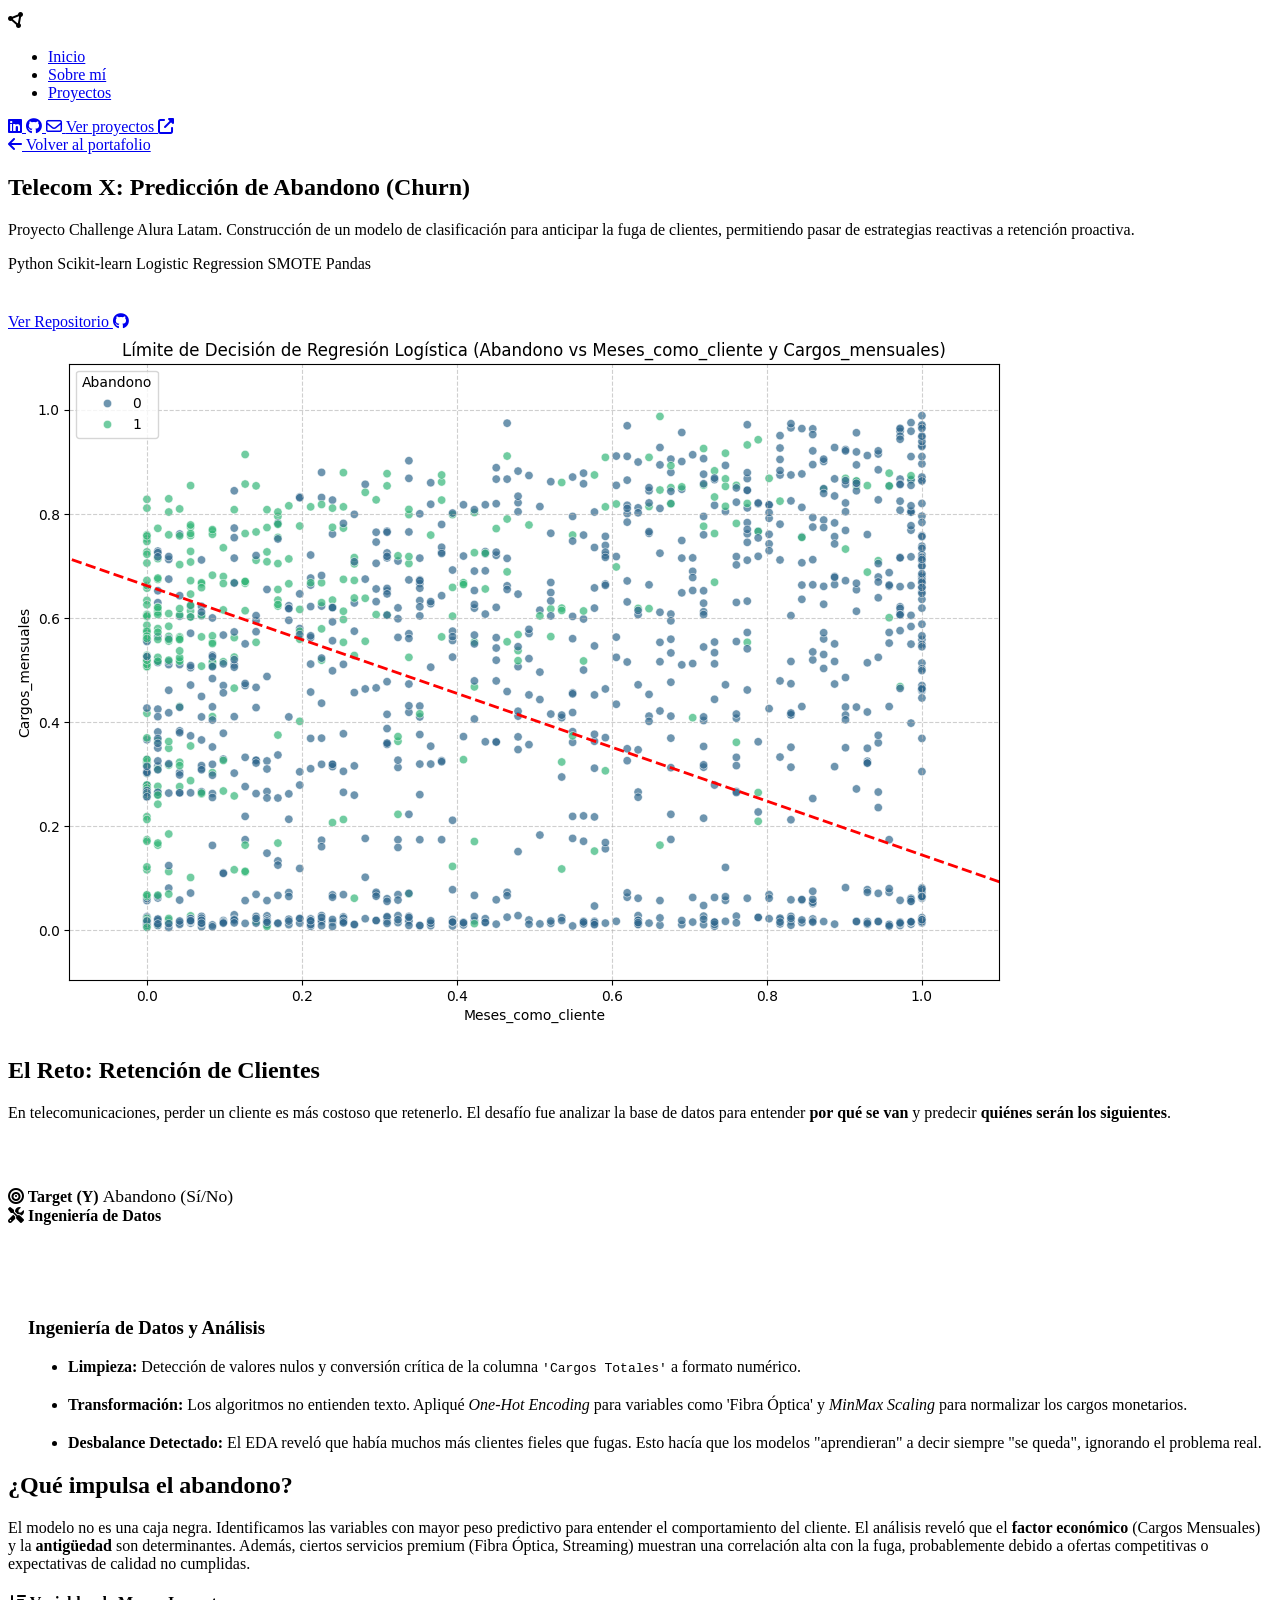
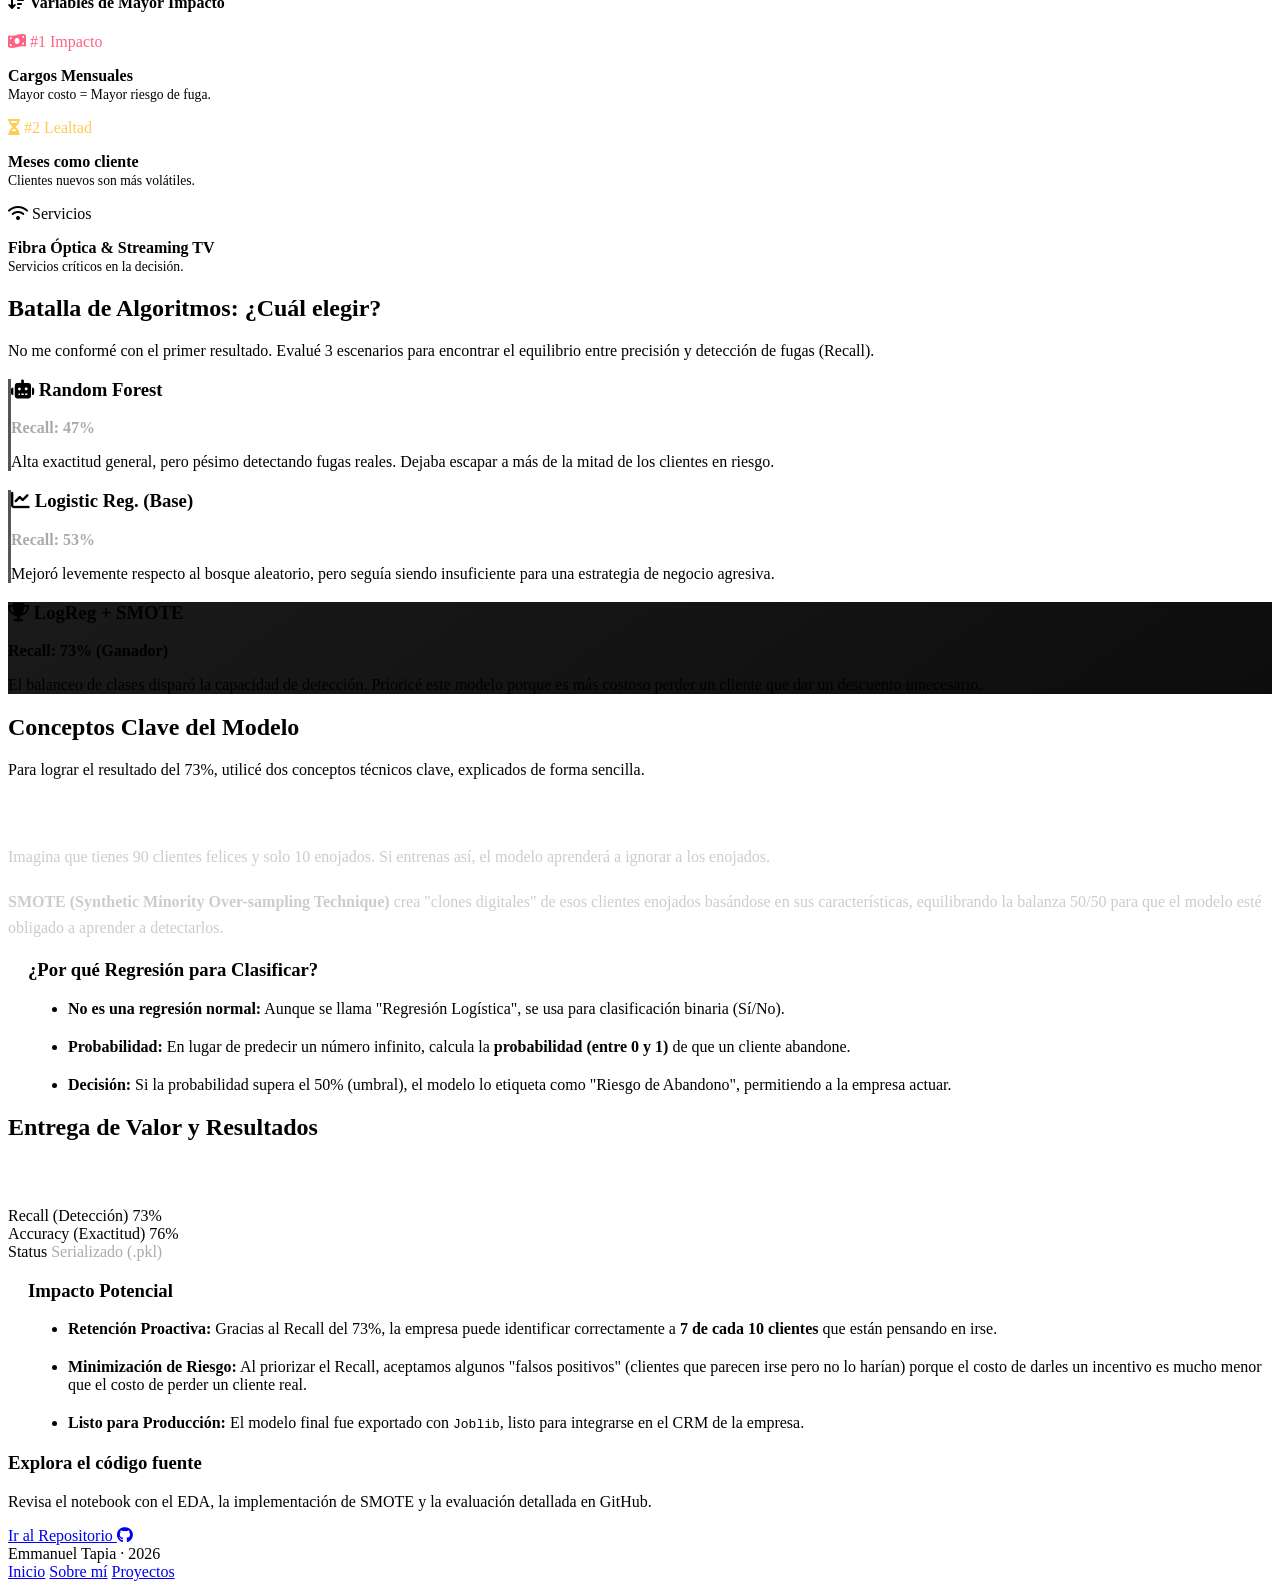
==== commit 27a62439: "Cambiando dirección Style de Proyectos" ====
--- a/Projects/proyecto_clasificacion_chrun.html
+++ b/Projects/proyecto_clasificacion_chrun.html
@@ -4,7 +4,7 @@
     <meta charset="UTF-8">
     <meta name="viewport" content="width=device-width, initial-scale=1.0">
     <title>Telecom X: Predicción de Churn - Emmanuel Tapia</title>
-    <link rel="stylesheet" href="/Styles/styles.css">
+    <link rel="stylesheet" href="./Styles/styles.css">
     <link rel="stylesheet" href="https://cdnjs.cloudflare.com/ajax/libs/font-awesome/6.4.0/css/all.min.css">
 </head>
 <body>
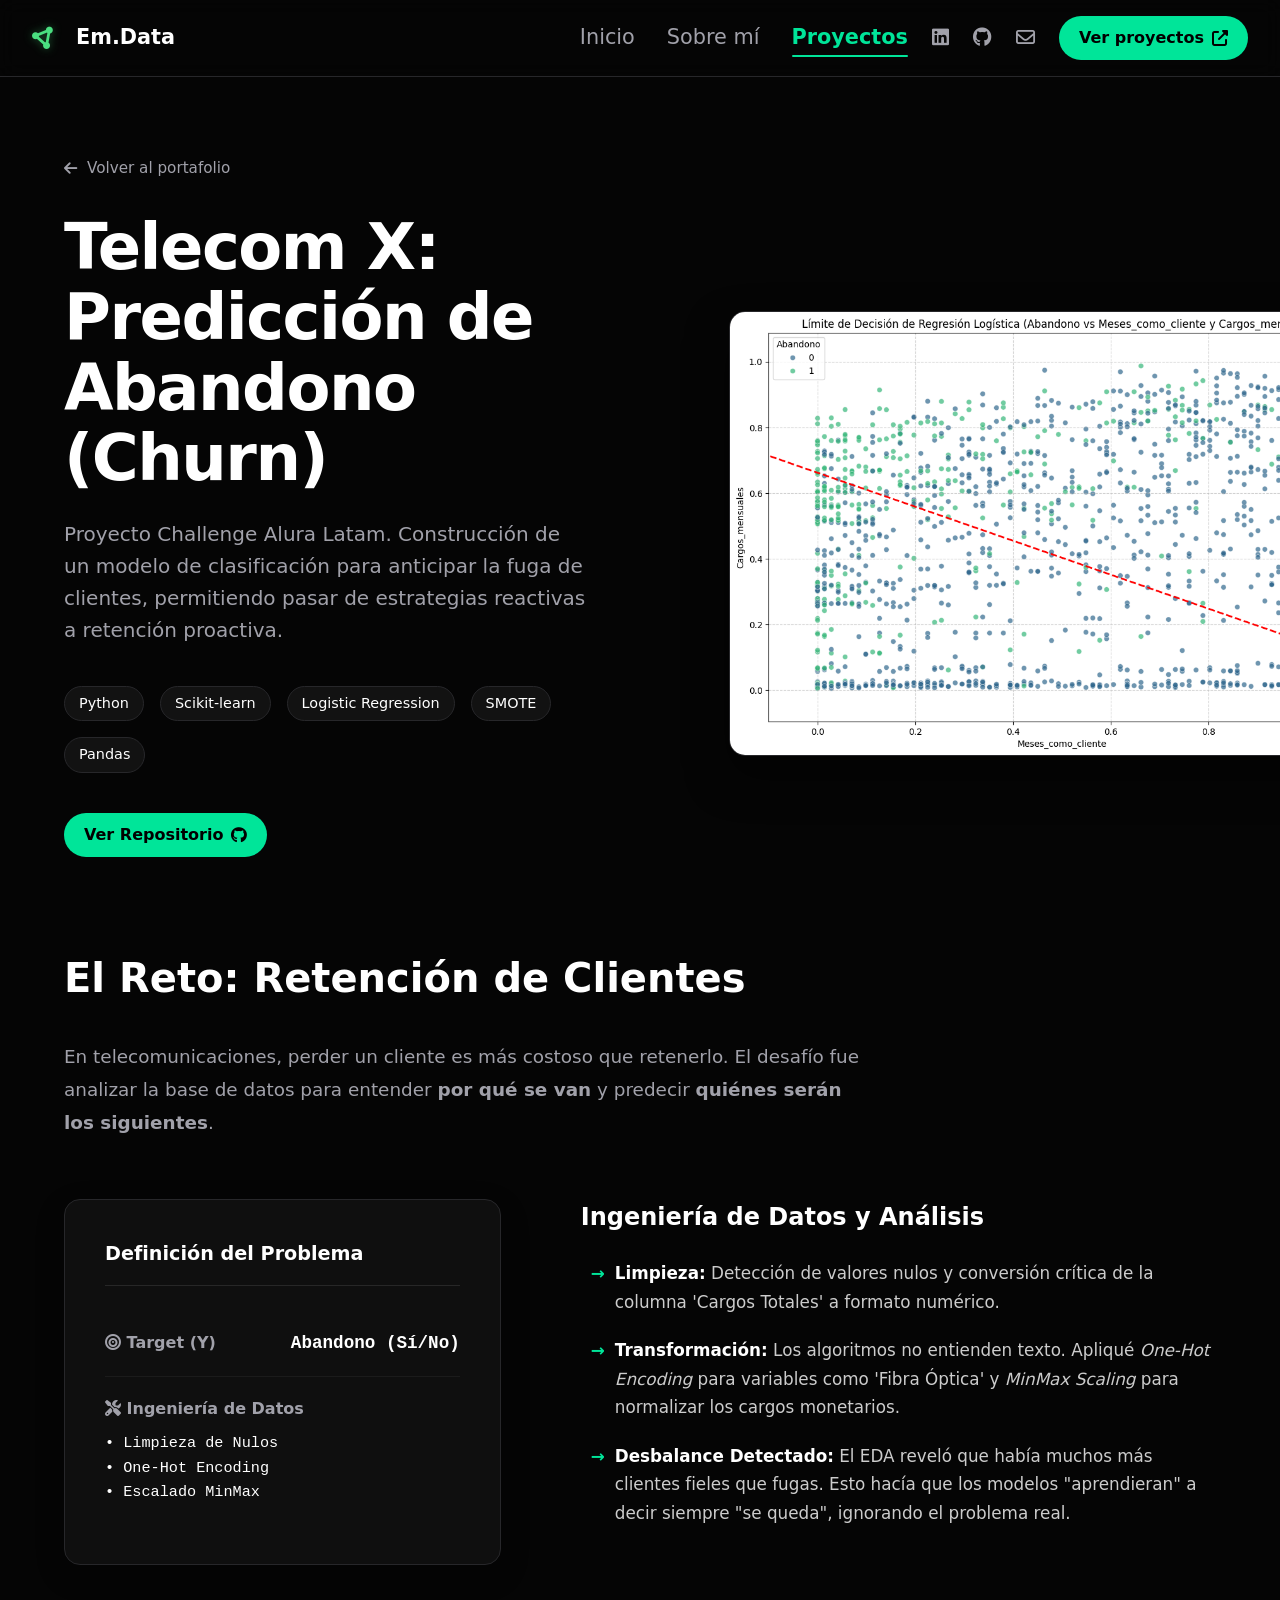
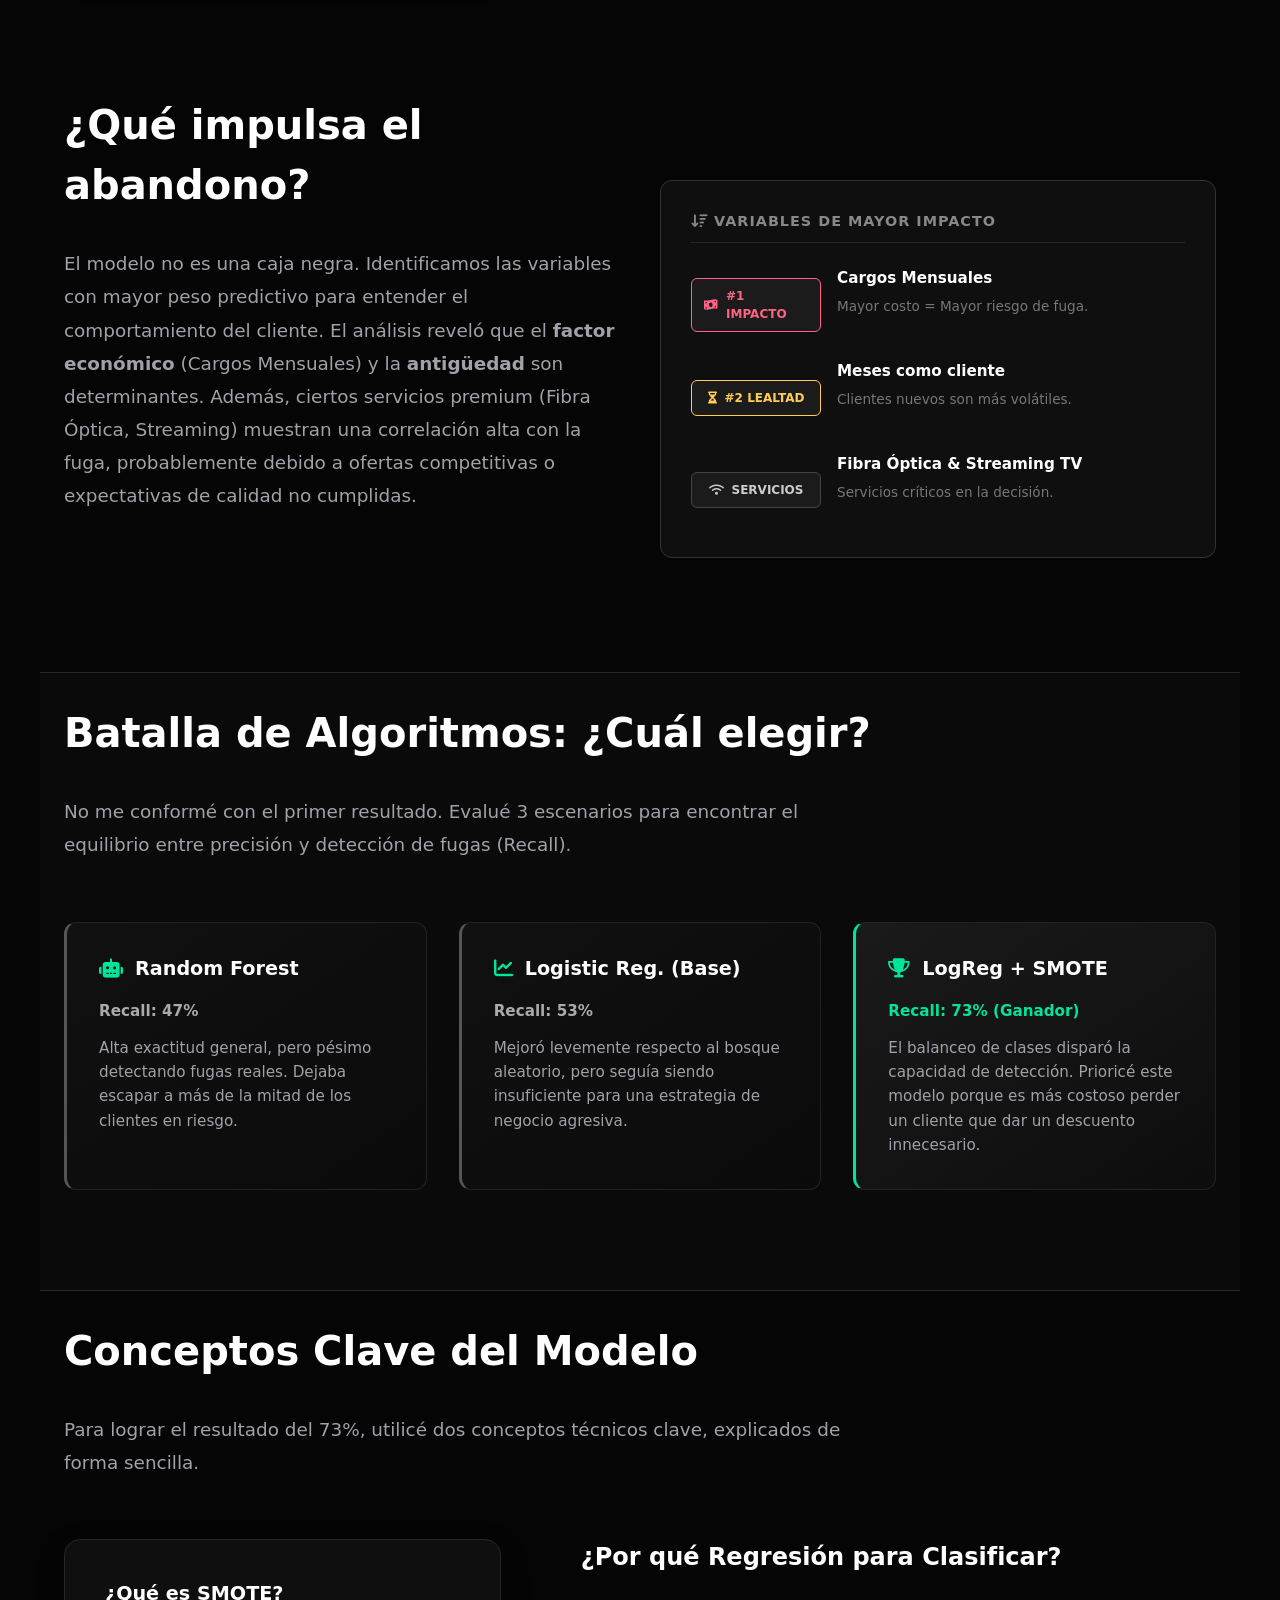
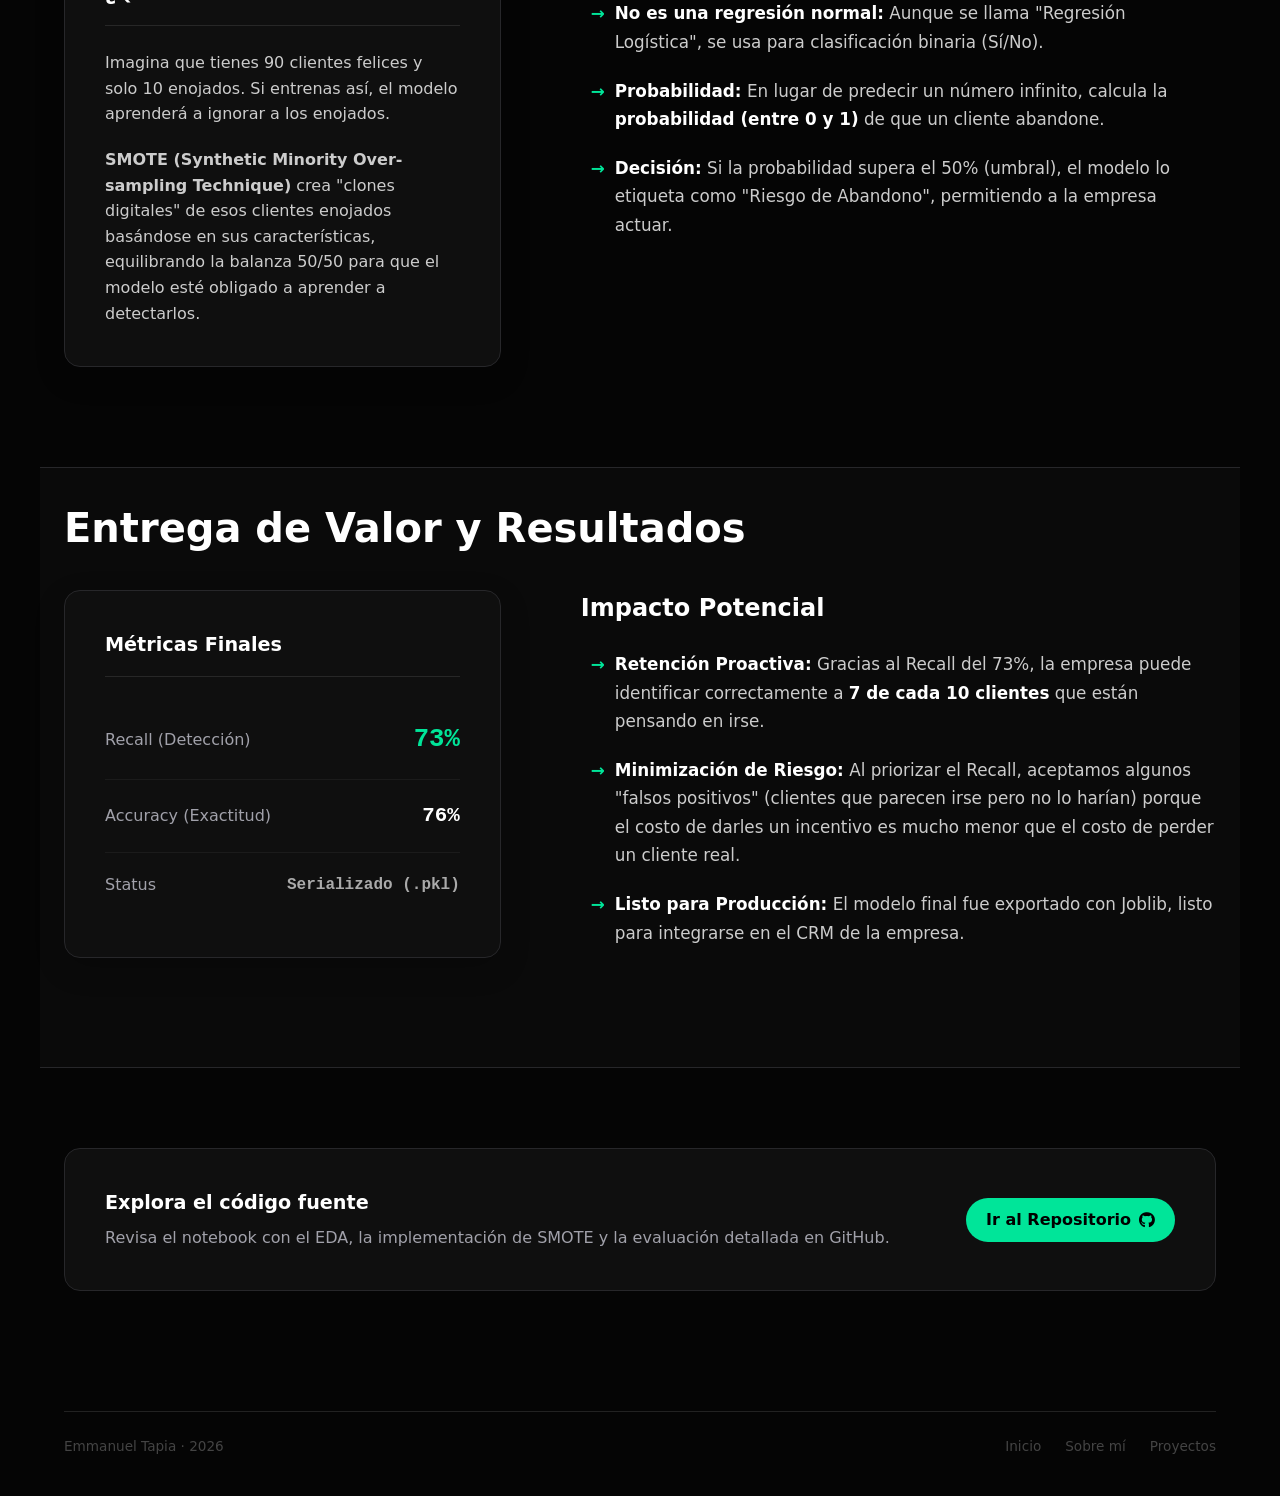
==== commit 59f795b1: "Style en todos los Projects" ====
--- a/Projects/proyecto_clasificacion_chrun.html
+++ b/Projects/proyecto_clasificacion_chrun.html
@@ -4,7 +4,7 @@
     <meta charset="UTF-8">
     <meta name="viewport" content="width=device-width, initial-scale=1.0">
     <title>Telecom X: Predicción de Churn - Emmanuel Tapia</title>
-    <link rel="stylesheet" href="./Styles/styles.css">
+    <link rel="stylesheet" href="../Styles/styles.css">
     <link rel="stylesheet" href="https://cdnjs.cloudflare.com/ajax/libs/font-awesome/6.4.0/css/all.min.css">
 </head>
 <body>
--- a/Styles/styles.css
+++ b/Styles/styles.css
@@ -0,0 +1,1371 @@
+/* --- Variables & Reset --- */
+:root {
+    --bg-dark: #050505;
+    --bg-card: #0F0F0F;
+    --bg-card-hover: #141414;
+    --text-white: #ffffff;
+    --text-gray: #a1a1aa;
+    --accent: #00E599; /* Verde Neón */
+    --accent-hover: #00c282;
+    --border-color: #27272a;
+    --font-main: 'Inter', system-ui, -apple-system, sans-serif;
+    --radius-lg: 16px;
+    --radius-md: 12px;
+    --radius-sm: 8px;
+}
+
+* {
+    margin: 0;
+    padding: 0;
+    box-sizing: border-box;
+    font-family: var(--font-main);
+}
+
+body {
+    background-color: var(--bg-dark);
+    color: var(--text-white);
+    line-height: 1.5;
+}
+
+a { text-decoration: none; color: inherit; transition: 0.2s; }
+ul { list-style: none; }
+
+.container {
+    max-width: 1200px;
+    margin: 0 auto;
+    padding: 0 24px;
+}
+
+/* --- ESTILOS NUEVOS PARA EL LOGO --- */
+
+.brand-name {
+    font-weight: 700;
+    font-size: 1.3rem; /* Ajusta según necesites */
+    color: #ffffff;
+    letter-spacing: -0.5px;
+}
+
+.brand-extension {
+    /* Esto es la clave: fuente de código y color de acento */
+    font-family: 'Fira Code', 'Roboto Mono', monospace; /* Usa tu fuente mono preferida */
+    color: var(--accent-color, #4ade80); /* Tu color verde */
+    font-weight: 400; /* Un poco más ligero que el nombre */
+}
+
+.tech-icon {
+    font-family: 'Fira Code', 'Roboto Mono', monospace; /* Fuente de código */
+    color: var(--accent-color, #4ade80); /* Tu color verde */
+    font-weight: 800;
+    font-size: 1.4rem;
+    margin-right: 8px; /* Espacio entre el icono y el nombre */
+    letter-spacing: -2px; /* Junta un poco el > y el _ */
+}
+
+/* --- ESTILO PARA EL NUEVO ICONO DE DATA EN NAVBAR --- */
+.data-navbar-icon {
+    color: var(--accent-color, #4ade80); /* Tu color verde exacto */
+    font-size: 1.4rem; /* Un poco más grande para que destaque */
+    margin-right: 12px; /* Espacio entre el icono y "Em.Data" */
+    
+    /* Un brillo sutil para que se vea "tecnológico" */
+    filter: drop-shadow(0 0 5px rgba(74, 222, 128, 0.4));
+    
+    /* Alineación fina */
+    display: flex;
+    align-items: center;
+}
+
+/* Asegúrate de tener los estilos del nombre también */
+.brand-name { font-weight: 700; font-size: 1.3rem; color: #fff; }
+.brand-extension { font-family: monospace; color: var(--accent-color, #4ade80); font-weight: 400; }
+
+/* Opcional: Un pequeño efecto terminal al icono cuadrado existente */
+.logo-icon {
+    /* Si quieres que se vea más "tech", añade un borde sutil brillante */
+    box-shadow: 0 0 10px rgba(74, 222, 128, 0.2); /* Resplandor verde suave */
+    border: 1px solid rgba(74, 222, 128, 0.3);
+}
+
+/* --- Botones --- */
+.btn-primary {
+    background-color: var(--accent);
+    color: #000;
+    font-weight: 600;
+    padding: 10px 20px;
+    border-radius: 99px;
+    display: inline-flex;
+    align-items: center;
+    gap: 8px;
+    transition: all 0.3s ease;
+}
+.btn-primary:hover {
+    background-color: var(--accent-hover);
+    transform: translateY(-5px);
+}
+
+.btn-secondary {
+    background-color: transparent;
+    color: var(--text-white);
+    font-weight: 500;
+    padding: 10px 20px;
+    border-radius: 99px;
+    border: 1px solid var(--border-color);
+}
+.btn-secondary:hover { background-color: var(--border-color); }
+
+.btn-outline {
+    background-color: transparent;
+    border: 1px solid var(--border-color);
+    color: var(--text-white);
+    padding: 10px 20px;
+    border-radius: 99px;
+    display: inline-flex;
+    align-items: center;
+    gap: 8px;
+    transition: all 0.3s ease;
+    font-weight: 600;
+}
+.btn-outline:hover {
+    transform: translateY(-5px);
+    background-color: var(--accent);
+    color: #000;
+    border-color: var(--accent);
+}
+
+/* --- Navbar --- */
+.navbar {
+    display: flex;
+    justify-content: space-between;
+    align-items: center;
+    padding: 20px 40px;
+    background-color: rgba(5,5,5,0.8);
+    backdrop-filter: blur(10px);
+    position: sticky;
+    top: 0;
+    z-index: 100;
+    border-bottom: 1px solid var(--border-color);
+}
+
+.logo {
+    font-weight: 700;
+    font-size: 1.1rem;
+    display: flex;
+    align-items: center;
+    gap: 10px;
+}
+
+.logo-icon {
+    background: #1a1a1a;
+    color: var(--accent);
+    padding: 4px 8px;
+    border-radius: 6px;
+    font-size: 0.9rem;
+}
+
+.navbar {
+  display: flex;
+  justify-content: space-between;
+  align-items: center;
+  padding: 16px 32px;
+}
+
+.nav-actions {
+  display: flex;
+  align-items: center;
+  gap: 24px;
+}
+
+.nav-links {
+  display: flex;
+  gap: 32px;
+  list-style: none;
+  margin: 0;
+  padding: 0;
+}
+
+.nav-links a {
+  color: var(--text-gray);
+  font-size: 1.3rem;
+  text-decoration: none;
+  position: relative;
+  transition: color 0.3s ease;
+}
+
+.nav-links a:hover {
+  color: var(--text-white);
+}
+
+.nav-links a.active {
+  color: var(--accent);
+  font-weight: 600;
+}
+
+.nav-links a.active::after {
+  content: '';
+  position: absolute;
+  bottom: -8px;
+  left: 0;
+  width: 100%;
+  height: 2px;
+  background-color: var(--accent);
+  border-radius: 2px;
+  animation: slideIn 0.3s ease-out;
+}
+
+@keyframes slideIn {
+  from {
+    width: 0;
+    left: 50%;
+  }
+  to {
+    width: 100%;
+    left: 0;
+  }
+}
+
+.icon-link {
+  font-size: 1.2rem;
+  color: var(--text-gray);
+}
+
+.icon-link:hover {
+  color: var(--text-white);
+}
+
+
+/* --- Hero Section --- */
+.hero-section {
+    display: grid;
+    grid-template-columns: 1.5fr 1fr;
+    gap: 60px;
+    padding-top: 80px;
+    padding-bottom: 80px;
+    align-items: start;
+}
+
+.location-badge {
+    display: inline-flex;
+    align-items: center;
+    gap: 8px;
+    
+    
+    padding: 6px 12px;
+    border-radius: 99px;
+    font-size: 1.5rem;
+    color: #ffffff;
+    margin-bottom: 2px;
+}
+
+.typing-text {
+    color: #f8f8f8;
+    font-weight: 600;
+    position: relative;
+}
+
+.typing-text::after {
+    content: "|";
+    position: absolute;
+    right: -8px;
+    animation: blink 0.7s infinite;
+}
+
+
+@keyframes blink {
+    0%, 100% { opacity: 1; }
+    50% { opacity: 0; }
+}
+
+.hero-content h1 {
+    font-size: 4rem;
+    font-weight: 700;
+    color: var(--accent);
+    margin-bottom: 16px;
+    line-height: 1.1;
+}
+
+.hero-subtitle {
+    font-size: 1.25rem;
+    color: var(--text-gray);
+    margin-bottom: 32px;
+    max-width: 600px;
+    
+}
+/* 1. Aseguramos que el contenedor H2 tenga estilos definidos */
+.hero-content h2 {
+    font-size: 2rem; /* Ajusta este tamaño al que prefieras */
+    min-height: 1.2em; /* Reserva el espacio vertical de al menos una línea */
+    margin-bottom: 20px; /* Separa el subtítulo para que no brinque */
+    line-height: 1.2; /* Define una altura de línea fija */
+}
+
+/* 2. TRUCO DE MAGIA: Agregamos un carácter invisible al span */
+/* Esto obliga al navegador a mantener la altura de la línea 
+   incluso cuando el JavaScript borra todo el texto */
+.typing-text::before {
+    content: "\200b"; /* Carácter de "espacio de ancho cero" */
+}
+
+.tech-stack {
+    display: flex;
+    flex-wrap: wrap;
+    gap: 10px;
+    margin-bottom: 40px;
+}
+
+.tag {
+    background: #121212;
+    border: 1px solid var(--border-color);
+    padding: 6px 14px;
+    border-radius: 99px;
+    font-size: 0.9rem;
+    color: var(--text-white);
+    font-weight: 500;
+}
+
+.hero-buttons {
+    display: flex;
+    gap: 16px;
+    margin-bottom: 60px;
+}
+
+.metrics-grid {
+    display: grid;
+    grid-template-columns: repeat(3, 1fr);
+    gap: 16px;
+    margin-bottom: 16px;
+}
+
+.metric-card {
+    background: var(--bg-card);
+    border: 1px solid var(--border-color);
+    border-radius: var(--radius-md);
+    padding: 16px;
+}
+
+.metric-label { display: block; font-size: 0.85rem; color: var(--text-gray); margin-bottom: 4px; }
+.metric-value { font-size: 1rem; font-weight: 600; color: var(--text-white); }
+
+.advice-text { font-size: 0.85rem; color: #555; }
+
+/* --- Estilos para Badges de Tecnología (Stack) --- */
+
+.tech-stack {
+    display: flex;
+    flex-wrap: wrap; /* Permite que bajen si no caben en pantallas chicas */
+    gap: 16px; /* Espacio entre cada tarjeta */
+    margin-bottom: 40px;
+    align-items: center;
+}
+
+.tech-badge {
+    display: flex;
+    align-items: center;
+    gap: 12px; /* Espacio entre el icono y el texto */
+    
+    /* Estilo de la tarjeta */
+    background-color: rgba(255, 255, 255, 0.03); /* Fondo oscuro sutil */
+    border: 1px solid #333; /* Borde gris oscuro elegante */
+    border-radius: 12px; /* Bordes redondeados (estilo moderno) */
+    padding: 10px 20px; /* Relleno interno */
+    
+    /* Texto */
+    color: var(--text-white);
+    font-size: 0.95rem;
+    font-weight: 500;
+    
+    /* Animación */
+    transition: all 0.3s ease;
+    cursor: default;
+}
+
+/* Tamaño de los iconos SVG */
+.tech-badge img {
+    height: 24px; /* Ajusta este tamaño según tus iconos */
+    width: auto;
+    display: block;
+}
+
+/* Efecto Hover (Al pasar el mouse) */
+.tech-badge:hover {
+    border-color: var(--accent); /* Borde Verde Neón */
+    background-color: rgba(0, 229, 153, 0.05); /* Fondo verde muy sutil */
+    transform: translateY(-3px); /* Pequeña elevación */
+    box-shadow: 0 5px 15px rgba(0, 229, 153, 0.1); /* Sombra suave verde */
+}
+
+/* --- Profile Card (Right Side) --- */
+.profile-card {
+    background: var(--bg-card);
+    border: 1px solid var(--border-color);
+    border-radius: 24px;
+    padding: 24px;
+}
+
+.profile-header {
+    display: flex;
+    justify-content: space-between;
+    align-items: center;
+    margin-bottom: 32px;
+}
+
+.avatar-container { display: flex; gap: 16px; align-items: center; }
+.avatar { width: 90px; height: 90px; border-radius: 50%; object-fit: cover; }
+.profile-info h3 { font-size: 1.1rem; }
+.profile-info p { color: var(--text-gray); font-size: 0.9rem; }
+.profile-icons { display: flex; gap: 12px; font-size: 1.2rem; color: var(--text-white); }
+
+.card-section {
+    background: #151515;
+    border: 1px solid var(--border-color);
+    border-radius: var(--radius-md);
+    padding: 16px;
+    margin-bottom: 16px;
+}
+
+.card-section h4 {
+    color: var(--text-gray);
+    font-size: 0.85rem;
+    margin-bottom: 8px;
+    display: flex;
+    align-items: center;
+    gap: 8px;
+}
+.card-section h4 i { color: var(--accent); }
+.sub-text { font-size: 0.8rem; color: #666; margin-top: 4px; }
+
+.mini-metrics { display: flex; gap: 16px; }
+.mini-metric { display: flex; flex-direction: column; }
+.mini-metric span { font-size: 0.75rem; color: var(--text-gray); }
+
+/* --- Estilos para la foto en la sección "Sobre mí" --- */
+
+/* Convertimos la tarjeta de contenido en una rejilla interna */
+.about-photo-layout {
+    display: grid;
+    /* Define el ancho fijo para la columna de la foto (240px) y el resto para el texto */
+    grid-template-columns: 240px 1fr;
+    gap: 32px; /* Espacio entre la foto y el texto */
+    align-items: start;
+}
+
+/* Contenedor rectangular vertical para la foto */
+.about-portrait-container {
+    width: 100%;
+    /* Altura fija para forzar el formato vertical rectangular */
+    height: 380px; 
+    border-radius: var(--radius-md); /* Bordes redondeados consistentes */
+    overflow: hidden; /* Asegura que la imagen respete los bordes */
+    border: 1px solid var(--border-color);
+    background-color: rgba(255,255,255,0.02); /* Fondo sutil por si la imagen tarda en cargar */
+    box-shadow: 0 10px 20px rgba(0,0,0,0.2); /* Sombra suave */
+}
+
+/* Estilo de la imagen misma */
+.about-portrait-img {
+    width: 100%;
+    height: 100%;
+    /* 'cover' es CLAVE: llena el rectángulo sin estirar la imagen, recortando lo necesario */
+    object-fit: cover; 
+    /* Enfoca la parte superior central (ideal para retratos) */
+    object-position: center top;
+}
+
+/* Ajuste para la envoltura del texto */
+.about-text-wrapper p {
+    /* Aseguramos que el margen inferior de los párrafos se mantenga */
+    margin-bottom: 24px;
+}
+
+/* --- Responsive: Adaptación para móviles y tablets pequeñas --- */
+@media (max-width: 900px) {
+    /* En pantallas más chicas, cambiamos a una sola columna */
+    .about-photo-layout {
+        grid-template-columns: 1fr; /* Pila vertical */
+        gap: 24px;
+    }
+
+    /* Ajustamos el tamaño de la foto en móvil para que no sea enorme */
+    .about-portrait-container {
+        height: 320px; /* Un poco menos alta */
+        max-width: 280px; /* Limitamos el ancho */
+        margin: 0 auto; /* Centramos la imagen horizontalmente */
+    }
+}
+
+/* --- General Section Styles --- */
+.section-label {
+    display: inline-flex;
+    align-items: center;
+    gap: 8px;
+    background: #111;
+    border: 1px solid var(--border-color);
+    padding: 6px 12px;
+    border-radius: 99px;
+    font-size: 0.8rem;
+    color: var(--accent);
+    margin-bottom: 16px;
+}
+
+section h2 { font-size: 2rem; margin-bottom: 8px; }
+.section-desc { color: var(--text-gray); margin-bottom: 40px; max-width: 600px; }
+
+/* --- About Section --- */
+.about-section, .experience-section { padding: 60px 24px; }
+.about-grid, .experience-grid {
+    display: grid;
+    grid-template-columns: 2fr 1fr;
+    gap: 24px;
+    
+}
+
+.box-card {
+    background: var(--bg-card);
+    border: 1px solid var(--border-color);
+    border-radius: var(--radius-lg);
+    padding: 32px;
+}
+.box-card p { color: var(--text-gray); margin-bottom: 24px; }
+
+.about-subgrid {
+    display: grid;
+    grid-template-columns: 1fr 1fr;
+    gap: 24px;
+    margin-top: 32px;
+    border-top: 1px solid var(--border-color);
+    padding-top: 24px;
+}
+.sub-box h4 { color: var(--text-white); margin-bottom: 8px; font-size: 0.95rem; }
+
+.sidebar-box {
+    background: var(--bg-card);
+    border: 1px solid var(--border-color);
+    border-radius: var(--radius-lg);
+    padding: 24px;
+    margin-bottom: 24px;
+}
+.sidebar-box h4 { margin-bottom: 16px; color: var(--text-gray); font-size: 0.9rem; }
+
+.stack-tags { display: flex; flex-wrap: wrap; gap: 8px; }
+.stack-tags span {
+    background: #1a1a1a; border: 1px solid var(--border-color);
+    padding: 4px 10px; border-radius: 6px; font-size: 0.85rem;
+}
+
+/* --- NUEVOS ESTILOS PARA LINKS TIPO "PILL" (Referencia Imagen 7) --- */
+
+/* Contenedor principal de los links */
+.links-box {
+    display: flex;
+    flex-direction: column;
+    gap: 16px; /* Mayor separación entre los botones */
+}
+
+/* Estilo del botón "Píldora" */
+.link-pill {
+    display: flex;
+    justify-content: space-between;
+    align-items: center;
+    padding: 16px 24px; /* Padding más amplio para la forma de píldora */
+    background-color: transparent; /* Fondo transparente */
+    border: 1px solid #333; /* Borde sutil gris oscuro */
+    border-radius: 99px; /* Bordes completamente redondeados */
+    font-size: 1rem;
+    color: var(--text-white);
+    text-decoration: none;
+    transition: all 0.3s ease;
+}
+
+/* Efecto Hover en la píldora completa */
+.link-pill:hover {
+    border-color: var(--accent); /* El borde se vuelve del color de acento */
+    transform: translateY(-2px); /* Pequeña elevación */
+    background-color: rgba(0, 229, 153, 0.05); /* (Opcional) Fondo verde muy sutil */
+}
+
+/* Contenedor izquierdo (Icono + Texto) */
+.link-content-left {
+    display: flex;
+    align-items: center;
+    gap: 14px;
+    font-weight: 500;
+}
+
+/* Estilo de los iconos de marca (LinkedIn/GitHub) */
+.link-icon-brand {
+    font-size: 1.3rem;
+    color: var(--accent); /* Color verde neón para los iconos */
+}
+
+/* Estilo de la flecha a la derecha */
+.link-arrow {
+    font-size: 0.9rem;
+    color: #555; /* Color gris apagado por defecto */
+    /* Rotamos la flecha 45 grados negativos para que apunte arriba-derecha */
+    transform: rotate(-45deg); 
+    transition: all 0.3s ease;
+}
+
+/* Efecto Hover específico en la flecha cuando pasas el mouse sobre el botón */
+.link-pill:hover .link-arrow {
+    color: var(--text-white); /* La flecha se ilumina a blanco */
+    /* Pequeño movimiento hacia la esquina */
+    transform: rotate(-45deg) translate(2px, -2px);
+}
+
+/* --- Projects Section --- */
+.projects-section { padding: 60px 24px; }
+.projects-grid {
+    display: grid;
+    grid-template-columns: repeat(auto-fit, minmax(350px, 1fr));
+    gap: 24px;
+}
+
+.project-card {
+    background: var(--bg-card);
+    border: 1px solid var(--border-color);
+    border-radius: var(--radius-lg);
+    padding: 24px;
+    display: flex;
+    flex-direction: column;
+    justify-content: space-between;
+    transition: transform 0.2s;
+}
+.project-card:hover { transform: translateY(-5px); border-color: #444; }
+
+.project-header { display: flex; justify-content: space-between; margin-bottom: 16px; }
+.project-header h3 { font-size: 1.1rem; }
+.project-header i { color: var(--text-gray); }
+
+.project-card p { color: var(--text-gray); font-size: 0.9rem; margin-bottom: 24px; flex-grow: 1; }
+
+.project-tags { display: flex; gap: 8px; margin-bottom: 24px; flex-wrap: wrap; }
+.project-tags span {
+    font-size: 0.75rem; background: #1a1a1a; padding: 4px 8px; border-radius: 4px; border: 1px solid #333;
+}
+
+.project-link {
+    color: var(--accent); font-size: 0.9rem; font-weight: 600;
+    display: inline-flex; align-items: center; gap: 6px;
+}
+
+/* --- Experience Section --- */
+.exp-header {
+    display: flex; justify-content: space-between; align-items: center; margin-bottom: 16px;
+}
+.pill {
+    font-size: 0.8rem; background: #222; padding: 4px 10px; border-radius: 99px; color: var(--text-gray);
+}
+.exp-list { margin-left: 18px; color: var(--text-gray); margin-bottom: 32px; }
+.exp-list li { margin-bottom: 8px; }
+
+.exp-metrics { display: flex; gap: 16px; }
+.exp-metric-box {
+    border: 1px solid var(--border-color); padding: 12px 20px; border-radius: 12px; min-width: 120px;
+}
+.exp-metric-box span { display: block; font-size: 0.75rem; color: var(--text-gray); margin-bottom: 4px; }
+
+.specs-list li {
+    display: flex; gap: 10px; align-items: center; margin-bottom: 12px; font-size: 0.9rem;
+}
+.specs-list i { color: var(--accent); }
+
+/* --- Footer CTA --- */
+.footer-cta { margin-top: 80px; margin-bottom: 40px; }
+.cta-box {
+    background: var(--bg-card);
+    border: 1px solid var(--border-color);
+    border-radius: var(--radius-lg);
+    padding: 40px;
+    display: flex;
+    justify-content: space-between;
+    align-items: center;
+    margin-bottom: 40px;
+}
+.cta-content h3 { font-size: 1.2rem; margin-bottom: 8px; }
+.cta-content p { color: var(--text-gray); }
+
+.cta-buttons { display: flex; gap: 16px; }
+
+.footer-bottom {
+    display: flex; justify-content: space-between; color: #444; font-size: 0.85rem; border-top: 1px solid #222; padding-top: 24px;
+}
+.footer-nav { display: flex; gap: 24px; }
+.footer-nav a:hover { color: var(--text-white); }
+
+/* Mobile Responsive */
+@media (max-width: 768px) {
+    .hero-section, .about-grid, .experience-grid { grid-template-columns: 1fr; }
+    .navbar { padding: 20px; }
+    .nav-links { display: none; } /* Ocultar menú en móvil para simplificar demo */
+    .hero-content h1 { font-size: 2.5rem; }
+    .cta-box { flex-direction: column; text-align: left; gap: 24px; align-items: flex-start; }
+}
+
+
+/* ==========================================================================
+   ESTILOS COMPLETOS PARA PÁGINAS DE PROYECTO (proyecto-regresion.html)
+   ========================================================================== */
+
+/* --- Configuración General de Secciones del Proyecto --- */
+.project-section {
+    padding: 100px 24px; /* Mucho espacio arriba y abajo (aire) */
+    position: relative;
+}
+
+/* Fondo alternativo para separar visualmente secciones */
+.bg-alt {
+    background-color: #0A0A0A; /* Ligeramente más claro que el fondo negro */
+    border-top: 1px solid var(--border-color);
+    border-bottom: 1px solid var(--border-color);
+}
+
+.section-intro {
+    font-size: 1.15rem;
+    color: var(--text-gray);
+    margin-bottom: 60px; /* Separación grande entre la intro y el contenido */
+    max-width: 800px;
+    line-height: 1.8;
+}
+
+.section-resutados {
+    font-size: 1.15rem;
+    color: var(--text-gray);
+    padding-top: 50px;
+    max-width: 800px;
+    line-height: 1.8;
+}
+
+/* Títulos de sección */
+.project-section h2 {
+    font-size: 2.5rem;
+    margin-top: -70px;
+    margin-bottom: 32px;
+    color: var(--text-white);
+}
+
+/* --- Hero Section (Encabezado del Proyecto) --- */
+.project-hero {
+    display: grid;
+    grid-template-columns: 1.2fr 1fr; /* Columna texto más ancha */
+    gap: 80px; /* Separación entre texto e imagen */
+    padding-top: 80px;
+    padding-bottom: 1px;
+    align-items: center;
+}
+
+/* Botón "Volver" */
+.back-link {
+    display: inline-flex;
+    align-items: center;
+    gap: 10px;
+    color: var(--text-gray);
+    font-size: 0.95rem;
+    margin-bottom: 32px;
+    font-weight: 500;
+    transition: color 0.3s;
+}
+.back-link:hover { color: var(--accent); }
+
+/* TÍTULO GRANDE e Impactante */
+.project-hero h1 {
+    font-size: 4rem; /* Tamaño muy grande */
+    font-weight: 800;
+    line-height: 1.1;
+    color: var(--text-white);
+    margin-bottom: 24px;
+    letter-spacing: -1.5px;
+}
+
+.project-subtitle {
+    font-size: 1.25rem;
+    color: var(--text-gray);
+    margin-bottom: 40px;
+    line-height: 1.6;
+    max-width: 90%;
+}
+
+.project-hero-image img {
+    width: 130%;
+    height: auto;
+    border-radius: var(--radius-lg);
+    border: 1px solid var(--border-color);
+    box-shadow: 0 20px 40px rgba(0,0,0,0.5); /* Sombra elegante */
+}
+
+/* --- Grids Generales (Dos Columnas) --- */
+.results-grid {
+    display: grid;
+    grid-template-columns: 1fr 1.5fr; /* Métricas izquierda, Texto derecha */
+    gap: 60px; /* Separación generosa */
+    align-items: flex-start;
+}
+
+/* Texto explicativo al lado de las métricas */
+.findings-content h3 {
+    font-size: 1.5rem;
+    margin-bottom: 24px;
+    color: var(--text-white);
+}
+
+.findings-content ul {
+    list-style: none;
+    padding-left: 10px;
+}
+
+.findings-content li {
+    margin-bottom: 24px; /* Separación entre bullets */
+    color: #ccc;
+    font-size: 1.05rem;
+    line-height: 1.7;
+    position: relative;
+    padding-left: 24px;
+}
+
+.findings-content li::before {
+    content: '→'; 
+    color: var(--accent); 
+    font-weight: bold;
+    position: absolute; 
+    left: 0; top: 0;
+}
+
+.findings-content li strong {
+    color: var(--text-white);
+    font-weight: 600;
+}
+
+/* --- TARJETA DE MÉTRICAS (Ajustada y Limpia) --- */
+.metrics-card {
+    background: var(--bg-card);
+    border: 1px solid var(--border-color);
+    border-radius: var(--radius-lg);
+    padding: 40px; /* Relleno interno amplio */
+    display: flex;
+    flex-direction: column;
+    box-shadow: 0 10px 30px rgba(0,0,0,0.2);
+}
+
+.metrics-card h3 {
+    font-size: 1.2rem;
+    margin-bottom: 24px;
+    color: var(--text-white);
+    border-bottom: 1px solid rgba(255,255,255,0.1);
+    padding-bottom: 16px;
+}
+
+.metric-row {
+    display: flex;
+    justify-content: space-between;
+    align-items: center;
+    padding: 20px 0; /* Espacio vertical entre filas */
+    border-bottom: 1px solid rgba(255,255,255,0.05); /* Línea divisoria muy sutil */
+}
+.metric-row:last-of-type { border-bottom: none; }
+
+.metric-name {
+    color: var(--text-gray);
+    font-size: 1rem;
+    font-weight: 500;
+}
+
+.metric-val {
+    font-size: 1.3rem;
+    font-weight: 700;
+    color: var(--text-white);
+    font-family: monospace; /* Fuente tipo código para números */
+}
+
+/* Clase para resaltar el R2 en verde */
+.metric-val.highlight {
+    color: var(--accent); /* Verde Neón */
+    font-size: 1.6rem; /* Más grande que el resto */
+}
+
+.metric-footer {
+    margin-top: 32px;
+    font-size: 0.85rem;
+    color: #555;
+    text-align: center;
+    font-style: italic;
+}
+
+/* --- NUEVA SECCIÓN: Valor de Negocio (Cards) --- */
+.business-value-container {
+    display: grid;
+    grid-template-columns: repeat(auto-fit, minmax(300px, 1fr));
+    gap: 32px;
+    margin-top: 40px;
+}
+
+.biz-card {
+    background: linear-gradient(145deg, #111, #0a0a0a); /* Degradado sutil */
+    border: 1px solid #222;
+    border-left: 3px solid var(--accent); /* Borde verde a la izquierda */
+    border-radius: 12px;
+    padding: 32px;
+    transition: transform 0.3s ease;
+}
+
+.biz-card:hover {
+    transform: translateY(-5px); /* Pequeña animación al pasar mouse */
+    border-color: #333;
+}
+
+.biz-card h3 {
+    font-size: 1.2rem;
+    color: var(--text-white);
+    margin-bottom: 16px;
+    display: flex;
+    align-items: center;
+    gap: 12px;
+}
+.biz-card h3 i { color: var(--accent); }
+
+.biz-card p {
+    font-size: 0.95rem;
+    color: var(--text-gray);
+    line-height: 1.6;
+    margin: 0;
+}
+
+/* --- Grid de Estructura de Carpetas (src, data, models) --- */
+.structure-grid {
+    display: grid;
+    grid-template-columns: repeat(auto-fit, minmax(240px, 1fr));
+    gap: 24px;
+}
+
+.struct-item {
+    background: var(--bg-card);
+    border: 1px solid var(--border-color);
+    border-radius: var(--radius-md);
+    padding: 24px;
+    display: flex;
+    align-items: flex-start;
+    gap: 16px;
+    transition: transform 0.2s, border-color 0.2s;
+}
+
+.struct-item:hover {
+    transform: translateY(-5px);
+    border-color: #444;
+}
+
+.struct-item i {
+    font-size: 1.5rem;
+    color: var(--accent); /* Icono carpeta verde */
+    margin-top: 4px;
+}
+
+.struct-item h4 {
+    color: var(--text-white);
+    margin-bottom: 8px;
+    font-family: monospace;
+    font-size: 1.1rem;
+}
+
+.struct-item p {
+    font-size: 0.9rem;
+    color: var(--text-gray);
+    line-height: 1.5;
+    margin: 0;
+}
+
+/* --- Responsive (Móvil) --- */
+@media (max-width: 900px) {
+    .project-hero {
+        grid-template-columns: 1fr; /* Una columna en móvil */
+        text-align: left;
+        gap: 40px;
+        padding-top: 40px;
+    }
+    
+    .project-hero h1 { font-size: 2.8rem; }
+    
+    .results-grid {
+        grid-template-columns: 1fr; /* Una columna para resultados */
+        gap: 40px;
+    }
+    
+    .project-section { padding: 60px 20px; }
+}
+
+project-section container {
+    max-width: 1000px;
+    margin: 0 auto;
+   
+}
+
+/* --- Estilos para el contenedor de la imagen del Pipeline --- */
+.imagen-pipeline-container {
+    margin-top: 60px;       /* Espacio arriba */
+    margin-bottom: 1px;    /* Espacio abajo */
+    text-align: center;     /* Centra la imagen horizontalmente */
+    width: 100%;            /* Ocupa todo el ancho disponible de la sección */
+}
+
+/* --- Estilos para la imagen misma --- */
+.imagen-pipeline-container img {
+    /* LA REGLA DE ORO: Evita que se salga del contenedor */
+    max-width: 100%;
+    height: auto;           /* Mantiene la proporción correcta */
+    
+    /* Opcional: Estilos para que combine con el resto del diseño */
+    border-radius: 12px;
+    border: 1px solid #333;
+    box-shadow: 0 10px 30px rgba(0,0,0,0.3);
+}
+
+.cta-box {
+    margin-bottom: 120px;
+}
+
+/* --- ESTILOS PARA TARJETAS DE VARIABLES / IMPACTO --- */
+
+/* 1. Layout general de 2 columnas para estas secciones */
+.challenge-layout {
+    display: grid;
+    grid-template-columns: 1fr 1fr; /* Mitad texto, mitad tarjeta */
+    gap: 40px;
+    align-items: center; /* Centra verticalmente */
+}
+
+/* 2. La tarjeta oscura contenedora */
+.variables-card {
+    background: #0f0f0f; /* Fondo casi negro */
+    border: 1px solid #333; /* Borde sutil */
+    padding: 30px;
+    border-radius: 12px;
+    height: fit-content; /* Se ajusta al contenido */
+}
+
+.card-title {
+    color: #888;
+    font-size: 0.9rem;
+    font-weight: 600;
+    text-transform: uppercase;
+    letter-spacing: 1px;
+    margin-bottom: 25px;
+    border-bottom: 1px solid rgba(255, 255, 255, 0.1);
+    padding-bottom: 10px;
+}
+
+/* 3. La lista y las filas individuales */
+.variables-list {
+    display: flex;
+    flex-direction: column;
+    gap: 20px; /* Espacio entre cada variable */
+}
+
+.var-row {
+    display: flex;
+    align-items: center; /* ALINEACIÓN CLAVE: Pone el badge junto al texto */
+    gap: 16px; /* Espacio entre el badge y el texto */
+}
+
+/* 4. Contenedor del Badge (evita que se aplaste) */
+.badge-container {
+    flex-shrink: 0; 
+    width: 130px; /* Ancho fijo para que todos los badges se alineen igual */
+}
+
+/* 5. El diseño del Badge (la "pastilla" de color) */
+.var-badge {
+    display: inline-flex;
+    align-items: center;
+    justify-content: center;
+    gap: 8px;
+    padding: 8px 12px;
+    border-radius: 6px;
+    font-size: 0.75rem;
+    font-weight: 700;
+    text-transform: uppercase;
+    border: 1px solid #444;
+    background: rgba(255, 255, 255, 0.05);
+    color: #ccc;
+    width: 100%; /* Llena el contenedor */
+}
+
+/* 6. El texto descriptivo de la derecha */
+.var-text {
+    margin: 0px;
+    font-size: 0.95rem;
+    color: #ccc;
+    line-height: 1.4;
+}
+
+.var-text strong {
+    color: white;
+    display: block; /* Pone el nombre de la variable arriba */
+    margin-bottom: -15px;
+}
+
+.unit {
+    color: #777; /* Color más apagado para la descripción pequeña */
+    font-size: 0.85rem;
+}
+
+/* --- RESPONSIVE (Móvil) --- */
+@media (max-width: 900px) {
+    .challenge-layout {
+        grid-template-columns: 1fr; /* Una sola columna en móvil */
+    }
+    
+    .badge-container {
+        width: auto; /* En móvil dejamos que el ancho sea libre */
+        min-width: 100px;
+    }
+}
+
+/* --- Corrección Definitiva para Desbordamiento de Texto --- */
+
+/* 1. Le damos permiso al contenedor del texto para encogerse dentro del Flexbox */
+.struct-item > div {
+    min-width: 0; /* TRUCO CLAVE: Permite que el flex-child se encoja y active el word-wrap */
+    flex: 1; /* Ocupa el espacio restante */
+}
+
+/* 2. Forzamos al título a romperse si es necesario */
+.struct-item h4 {
+    overflow-wrap: break-word;
+    word-wrap: break-word;
+    word-break: break-word; /* Rompe la palabra si es demasiado larga para una línea */
+    hyphens: auto;
+    
+    /* Opcional: Reduce un poco la fuente si el path es muy largo */
+    font-size: 1.12rem; 
+    line-height: 1.2;
+}
+
+/* --- ESTILOS ESPECÍFICOS: JUSTIFICACIÓN SQL (Referencia Visual) --- */
+
+.kpi-card {
+    background: #0a0a0a; /* Fondo muy oscuro */
+    border: 1px solid #222;
+    padding: 30px;
+    border-radius: 12px;
+}
+
+.card-title-small {
+    color: #666;
+    font-size: 0.8rem;
+    font-weight: 700;
+    text-transform: uppercase;
+    letter-spacing: 1px;
+    margin-bottom: 25px;
+    border-bottom: 1px solid #222;
+    padding-bottom: 15px;
+}
+
+.kpi-list {
+    display: flex;
+    flex-direction: column;
+    gap: 25px;
+}
+
+.kpi-item {
+    display: flex;
+    flex-direction: column;
+    align-items: flex-start;
+}
+
+.kpi-name {
+    color: #fff;
+    font-size: 1rem;
+    font-weight: 700;
+    margin: 0 0 5px 0;
+}
+
+/* Estilo Base para los Badges (Cajas con borde) */
+.kpi-badge {
+    display: inline-block;
+    padding: 2px 8px;
+    font-size: 0.85rem;
+    font-weight: 500;
+    margin-bottom: 6px;
+    border-radius: 4px;
+    background: transparent; /* Fondo transparente como en la imagen */
+}
+
+/* Modificador Verde (Vaca Lechera) */
+.badge-green {
+    color: #4ade80;
+    border: 1px solid #4ade80;
+}
+
+/* Modificador Amarillo (Hardcore Users) */
+.badge-yellow {
+    color: #facc15;
+    border: 1px solid #facc15;
+}
+
+/* Estilo para los subtítulos simples (Geolocalización/Operativo) */
+.kpi-subtitle {
+    color: #fff; /* Texto blanco simple */
+    font-size: 0.9rem;
+    margin-bottom: 6px;
+    font-weight: 400;
+}
+
+.kpi-desc {
+    color: #888;
+    font-size: 0.9rem;
+    margin: 0;
+    line-height: 1.4;
+}
+
+.stack-tags span {
+    transition: border-color 0.3s ease;
+}
+
+.stack-tags span:hover {
+    border-color: #ffffff;
+}
+
+.card-section {
+    transition: transform 0.3s ease;
+}
+
+.card-section:hover {
+    transform: scale(1.03); /* Ajusta este valor (ej. 1.05) si lo quieres más grande */
+}
+
+
+/* =======================================================================
+   EFECTOS DE APARICIÓN (FADE-IN)
+   ======================================================================= */
+
+/* 1. Animación para la sección Inicio (Aparece sola al cargar la página) */
+@keyframes fadeInLoad {
+    0% {
+        opacity: 0;
+        transform: translateY(40px);
+    }
+    100% {
+        opacity: 1;
+        transform: translateY(0);
+    }
+}
+
+#inicio {
+    animation: fadeInLoad 1.2s ease-out forwards;
+}
+
+/* 2. Animación para el resto de secciones (Aparecen al bajar el scroll) */
+@keyframes revealOnScroll {
+    0% {
+        opacity: 0;
+        transform: translateY(80px); /* Empieza un poco más abajo */
+    }
+    100% {
+        opacity: 1;
+        transform: translateY(0); /* Vuelve a su posición original */
+    }
+}
+
+/* Clase para animar secciones cuando entran en vista */
+.section-reveal {
+    opacity: 0;
+    transform: translateY(80px);
+}
+
+.section-reveal.active {
+    animation: revealOnScroll 0.8s ease-out forwards;
+}
+
+/* Efecto adicional: Animar elementos dentro de secciones para efecto escalonado */
+.section-reveal.active .box-card,
+.section-reveal.active .project-card,
+.section-reveal.active .skill-card,
+.section-reveal.active .profile-card {
+    opacity: 0;
+    animation: revealOnScroll 0.8s ease-out forwards;
+}
+
+.section-reveal.active .box-card:nth-child(1) { animation-delay: 0.1s; }
+.section-reveal.active .box-card:nth-child(2) { animation-delay: 0.2s; }
+.section-reveal.active .box-card:nth-child(3) { animation-delay: 0.3s; }
+
+.section-reveal.active .project-card:nth-child(1) { animation-delay: 0.1s; }
+.section-reveal.active .project-card:nth-child(2) { animation-delay: 0.2s; }
+.section-reveal.active .project-card:nth-child(3) { animation-delay: 0.3s; }
+
+.section-reveal.active .skill-card:nth-child(1) { animation-delay: 0.1s; }
+.section-reveal.active .skill-card:nth-child(2) { animation-delay: 0.2s; }
+.section-reveal.active .skill-card:nth-child(3) { animation-delay: 0.3s; }
+.section-reveal.active .skill-card:nth-child(4) { animation-delay: 0.4s; }
+
+
+/* =======================================================================
+   SECCIÓN: HABILIDADES (Estilo Tarjetas con Icono)
+   ======================================================================= */
+
+.skills-grid {
+    display: grid;
+    grid-template-columns: repeat(auto-fit, minmax(280px, 1fr));
+    gap: 25px;
+    margin-top: 40px;
+}
+
+.skill-card {
+    background-color: #0d1117; /* Fondo oscuro elegante */
+    border: 1px solid #222;
+    border-radius: 12px;
+    padding: 30px;
+    transition: transform 0.3s ease, border-color 0.3s ease;
+}
+
+.skill-card:hover {
+    transform: translateY(-5px); /* Efecto de flotar sutil */
+    border-color: #4ade80; /* El borde se pinta de tu verde al pasar el mouse */
+}
+
+/* El cuadro suave detrás del icono (como en tu imagen) */
+.skill-icon-wrapper {
+    display: inline-flex;
+    align-items: center;
+    justify-content: center;
+    width: 55px;
+    height: 55px;
+    background-color: rgba(74, 222, 128, 0.1); /* Verde transparente */
+    border-radius: 12px;
+    margin-bottom: 25px;
+}
+
+.skill-icon-wrapper i {
+    font-size: 1.6rem;
+    color: #4ade80; /* Tu color verde */
+}
+
+.skill-card h3 {
+    color: #ffffff;
+    font-size: 1.3rem;
+    margin-bottom: 20px;
+    font-weight: 700;
+}
+
+/* Estilo de la lista con viñetas personalizadas */
+.skill-list {
+    list-style: none; /* Quitamos las viñetas por defecto */
+    padding: 0;
+    margin: 0;
+}
+
+.skill-list li {
+    color: #a3a3a3; /* Texto gris claro */
+    margin-bottom: 12px;
+    position: relative;
+    padding-left: 20px;
+    font-size: 0.95rem;
+    line-height: 1.5;
+}
+
+/* El punto de la lista en color verde */
+.skill-list li::before {
+    content: '•';
+    color: #4ade80; /* Color del punto */
+    position: absolute;
+    left: 0;
+    top: -2px;
+    font-size: 1.2rem;
+}
